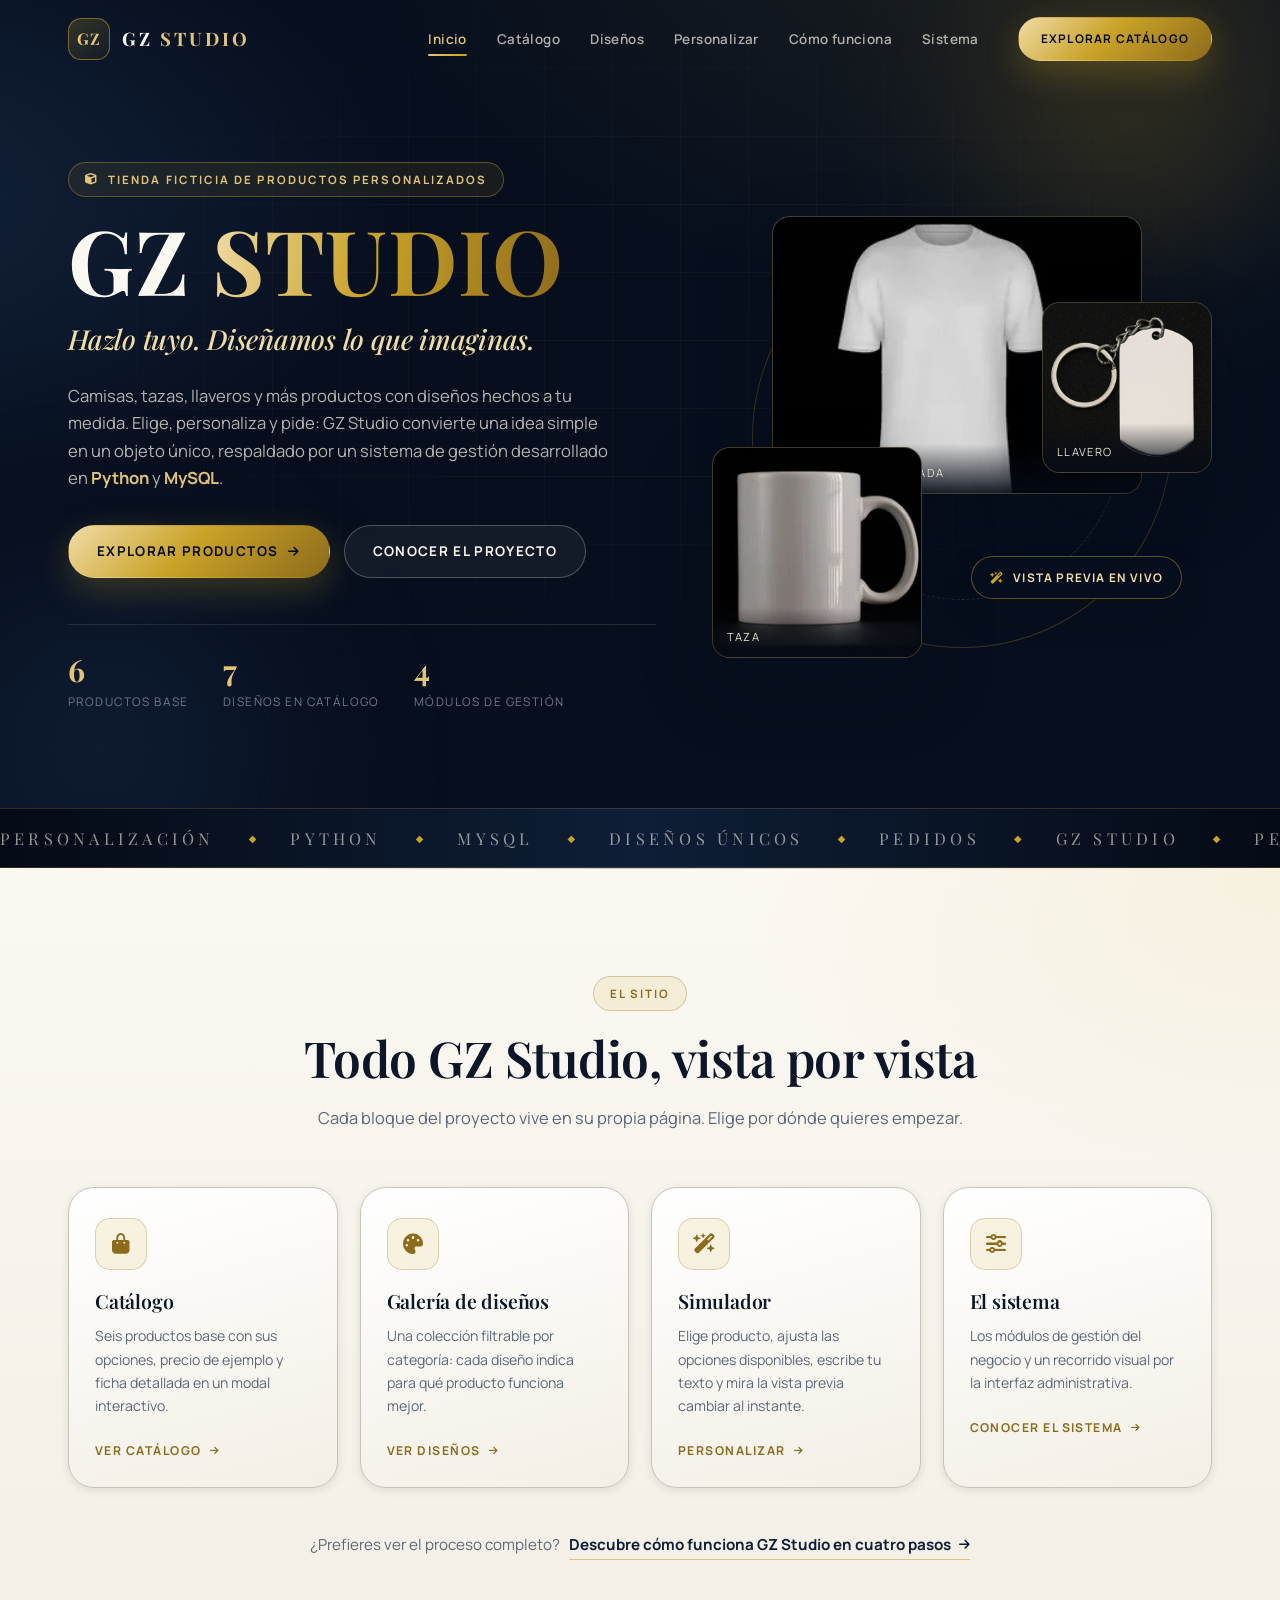
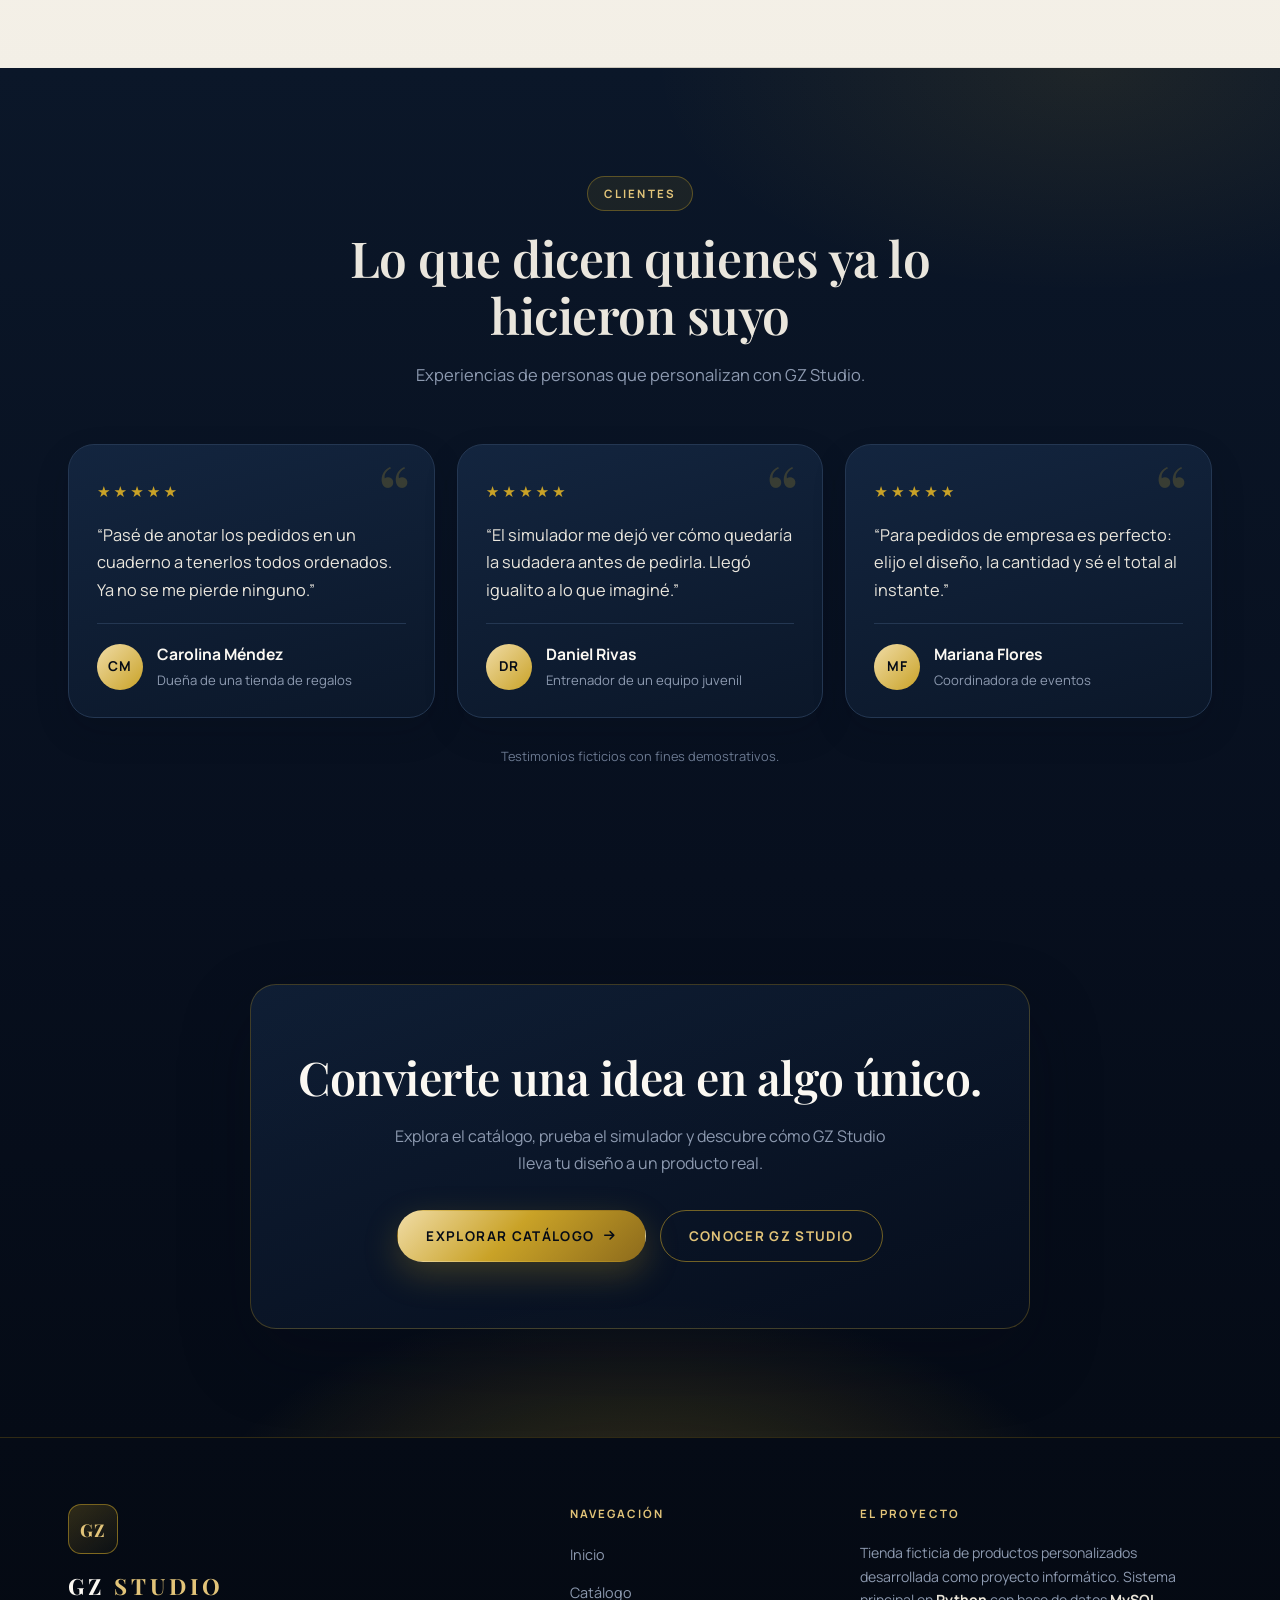
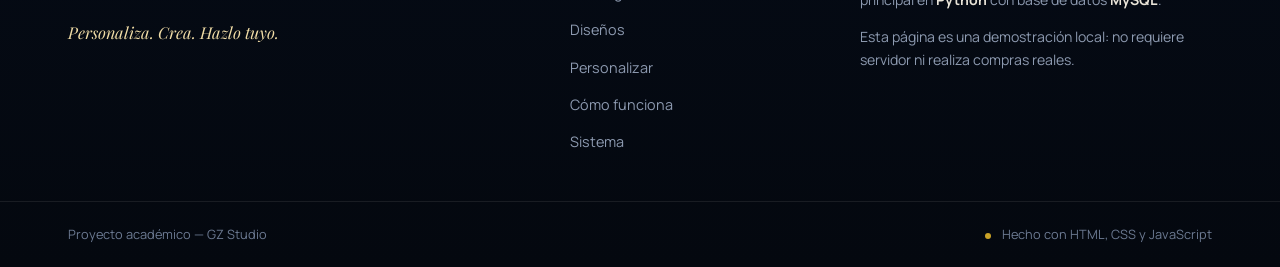
==== index.html @ 1cc9749f "Add files via upload" ====
<!DOCTYPE html>
<html lang="es">
<head>
  <meta charset="UTF-8">
  <meta name="viewport" content="width=device-width, initial-scale=1">
  <title>GZ Studio — Productos personalizados | Hazlo tuyo</title>
  <meta name="description" content="GZ Studio es una tienda de productos personalizados: camisas, tazas, llaveros y más. Proyecto de software desarrollado en Python y MySQL.">
  <meta name="theme-color" content="#070f1e">

  <!-- Tipografías: si Google Fonts no carga, style.css usa las alternativas locales (Georgia / system-ui). -->
  <link rel="preconnect" href="https://fonts.googleapis.com">
  <link rel="preconnect" href="https://fonts.gstatic.com" crossorigin>
  <link href="https://fonts.googleapis.com/css2?family=Playfair+Display:wght@500;600;700&family=Manrope:wght@300;400;500;600;700&display=swap" rel="stylesheet">

  <!-- Iconos decorativos (CDN). Si no carga, la página sigue siendo 100% funcional: ningún control depende de estos iconos. -->
  <link rel="stylesheet" href="https://cdnjs.cloudflare.com/ajax/libs/font-awesome/6.5.2/css/all.min.css" referrerpolicy="no-referrer">

  <link rel="stylesheet" href="style.css">

  <!-- Favicon en línea (no requiere archivo externo). -->
  <link rel="icon" href="data:image/svg+xml,%3Csvg xmlns='http://www.w3.org/2000/svg' viewBox='0 0 64 64'%3E%3Crect width='64' height='64' rx='14' fill='%230b1729'/%3E%3Ctext x='32' y='43' font-family='Georgia,serif' font-size='30' fill='%23c9a227' text-anchor='middle'%3EGZ%3C/text%3E%3C/svg%3E">
</head>

<body>
  <a class="skip-link" href="#contenido">Saltar al contenido principal</a>

  <!-- ============================================================
       HEADER / NAVEGACIÓN (idéntico en todas las páginas)
       ============================================================ -->
  <header class="site-header" id="siteHeader">
    <div class="container header-inner">
      <a href="index.html" class="brand" aria-label="GZ Studio, ir al inicio">
        <span class="brand-mark" aria-hidden="true">GZ</span>
        <span class="brand-text">GZ <em>Studio</em></span>
      </a>

      <nav class="nav" id="navPrincipal" aria-label="Navegación principal">
        <ul class="nav-list">
          <li><a class="nav-link" href="index.html">Inicio</a></li>
          <li><a class="nav-link" href="catalogo.html">Catálogo</a></li>
          <li><a class="nav-link" href="disenos.html">Diseños</a></li>
          <li><a class="nav-link" href="personalizar.html">Personalizar</a></li>
          <li><a class="nav-link" href="como-funciona.html">Cómo funciona</a></li>
          <li><a class="nav-link" href="sistema.html">Sistema</a></li>
        </ul>
        <a href="catalogo.html" class="btn btn-gold nav-cta">Explorar catálogo</a>
      </nav>

      <button class="burger" id="btnMenu" type="button" aria-label="Abrir menú de navegación" aria-expanded="false" aria-controls="navPrincipal">
        <span></span><span></span><span></span>
      </button>
    </div>
  </header>
  <div class="nav-backdrop" id="navBackdrop" hidden></div>

  <main id="contenido">

    <!-- ============================================================
         1. HERO
         ============================================================ -->
    <section class="hero section" aria-labelledby="heroTitle">
      <div class="hero-bg" aria-hidden="true">
        <span class="orb orb-1"></span>
        <span class="orb orb-2"></span>
        <span class="grid-lines"></span>
      </div>

      <div class="container hero-inner">
        <div class="hero-copy">
          <p class="eyebrow reveal"><i class="fa-solid fa-cube" aria-hidden="true"></i> Tienda ficticia de productos personalizados</p>

          <h1 class="hero-title reveal" id="heroTitle">
            <span class="hero-brand">GZ <em>Studio</em></span>
            <span class="hero-phrase">Hazlo tuyo. Diseñamos lo que imaginas.</span>
          </h1>

          <p class="hero-text reveal">
            Camisas, tazas, llaveros y más productos con diseños hechos a tu medida.
            Elige, personaliza y pide: GZ Studio convierte una idea simple en un objeto único,
            respaldado por un sistema de gestión desarrollado en <strong>Python</strong> y <strong>MySQL</strong>.
          </p>

          <div class="hero-actions reveal">
            <a href="catalogo.html" class="btn btn-gold">Explorar productos <i class="fa-solid fa-arrow-right" aria-hidden="true"></i></a>
            <a href="sistema.html" class="btn btn-ghost">Conocer el proyecto</a>
          </div>

          <ul class="hero-stats reveal">
            <li><strong>6</strong><span>productos base</span></li>
            <li><strong>7</strong><span>diseños en catálogo</span></li>
            <li><strong>4</strong><span>módulos de gestión</span></li>
          </ul>
        </div>

        <!-- IMÁGENES DEL HERO: reemplaza los .svg de assets/img/products/ por tus propias fotos. -->
        <div class="hero-visual reveal" aria-hidden="true">
          <span class="hero-ring hero-ring-1"></span>
          <span class="hero-ring hero-ring-2"></span>

          <figure class="float-card float-card-main">
            <img src="assets/img/products/camisa.jpg" alt="" loading="eager" data-img>
            <figcaption>Camisa personalizada</figcaption>
          </figure>
          <figure class="float-card float-card-b">
            <img src="assets/img/products/taza.jpeg" alt="" loading="lazy" data-img>
            <figcaption>Taza</figcaption>
          </figure>
          <figure class="float-card float-card-c">
            <img src="assets/img/products/llavero.jpg" alt="" loading="lazy" data-img>
            <figcaption>Llavero</figcaption>
          </figure>

          <div class="hero-chip"><i class="fa-solid fa-wand-magic-sparkles" aria-hidden="true"></i> Vista previa en vivo</div>
        </div>
      </div>
    </section>

    <!-- Cinta decorativa -->
    <div class="ticker" aria-hidden="true">
      <div class="ticker-track">
        <span>Personalización</span><i>◆</i><span>Python</span><i>◆</i><span>MySQL</span><i>◆</i>
        <span>Diseños únicos</span><i>◆</i><span>Pedidos</span><i>◆</i><span>GZ Studio</span><i>◆</i>
        <span>Personalización</span><i>◆</i><span>Python</span><i>◆</i><span>MySQL</span><i>◆</i>
        <span>Diseños únicos</span><i>◆</i><span>Pedidos</span><i>◆</i><span>GZ Studio</span><i>◆</i>
      </div>
    </div>

    <!-- ============================================================
         2. ACCESOS A LAS VISTAS DEL SITIO
         ============================================================ -->
    <section class="section section-light" aria-labelledby="accesosTitle">
      <div class="container">
        <header class="section-head reveal">
          <p class="eyebrow">El sitio</p>
          <h2 class="section-title" id="accesosTitle">Todo GZ Studio, vista por vista</h2>
          <p class="section-sub">Cada bloque del proyecto vive en su propia página. Elige por dónde quieres empezar.</p>
        </header>

        <div class="quick-grid">
          <a class="quick-card reveal" href="catalogo.html">
            <span class="quick-icon"><i class="fa-solid fa-bag-shopping" aria-hidden="true"></i></span>
            <h3>Catálogo</h3>
            <p>Seis productos base con sus opciones, precio de ejemplo y ficha detallada en un modal interactivo.</p>
            <span class="quick-go">Ver catálogo <i class="fa-solid fa-arrow-right" aria-hidden="true"></i></span>
          </a>

          <a class="quick-card reveal" href="disenos.html">
            <span class="quick-icon"><i class="fa-solid fa-palette" aria-hidden="true"></i></span>
            <h3>Galería de diseños</h3>
            <p>Una colección filtrable por categoría: cada diseño indica para qué producto funciona mejor.</p>
            <span class="quick-go">Ver diseños <i class="fa-solid fa-arrow-right" aria-hidden="true"></i></span>
          </a>

          <a class="quick-card reveal" href="personalizar.html">
            <span class="quick-icon"><i class="fa-solid fa-wand-magic-sparkles" aria-hidden="true"></i></span>
            <h3>Simulador</h3>
            <p>Elige producto, ajusta las opciones disponibles, escribe tu texto y mira la vista previa cambiar al instante.</p>
            <span class="quick-go">Personalizar <i class="fa-solid fa-arrow-right" aria-hidden="true"></i></span>
          </a>

          <a class="quick-card reveal" href="sistema.html">
            <span class="quick-icon"><i class="fa-solid fa-sliders" aria-hidden="true"></i></span>
            <h3>El sistema</h3>
            <p>Los módulos de gestión del negocio y un recorrido visual por la interfaz administrativa.</p>
            <span class="quick-go">Conocer el sistema <i class="fa-solid fa-arrow-right" aria-hidden="true"></i></span>
          </a>
        </div>

        <p class="quick-alt reveal">
          ¿Prefieres ver el proceso completo?
          <a href="como-funciona.html">Descubre cómo funciona GZ Studio en cuatro pasos <i class="fa-solid fa-arrow-right" aria-hidden="true"></i></a>
        </p>
      </div>
    </section>

    <!-- ============================================================
         2.5 TESTIMONIOS
         ============================================================ -->
    <section class="section testimonios" aria-labelledby="testiTitle">
      <div class="container">
        <header class="section-head reveal">
          <p class="eyebrow">Clientes</p>
          <h2 class="section-title" id="testiTitle">Lo que dicen quienes ya lo hicieron suyo</h2>
          <p class="section-sub">Experiencias de personas que personalizan con GZ Studio.</p>
        </header>

        <div class="testi-grid">
          <figure class="testi reveal">
            <div class="testi-stars" role="img" aria-label="5 de 5 estrellas">★★★★★</div>
            <blockquote class="testi-quote">“Pasé de anotar los pedidos en un cuaderno a tenerlos todos ordenados. Ya no se me pierde ninguno.”</blockquote>
            <figcaption class="testi-author">
              <span class="testi-avatar" aria-hidden="true">CM</span>
              <span><strong>Carolina Méndez</strong><small>Dueña de una tienda de regalos</small></span>
            </figcaption>
          </figure>
          <figure class="testi reveal">
            <div class="testi-stars" role="img" aria-label="5 de 5 estrellas">★★★★★</div>
            <blockquote class="testi-quote">“El simulador me dejó ver cómo quedaría la sudadera antes de pedirla. Llegó igualito a lo que imaginé.”</blockquote>
            <figcaption class="testi-author">
              <span class="testi-avatar" aria-hidden="true">DR</span>
              <span><strong>Daniel Rivas</strong><small>Entrenador de un equipo juvenil</small></span>
            </figcaption>
          </figure>
          <figure class="testi reveal">
            <div class="testi-stars" role="img" aria-label="5 de 5 estrellas">★★★★★</div>
            <blockquote class="testi-quote">“Para pedidos de empresa es perfecto: elijo el diseño, la cantidad y sé el total al instante.”</blockquote>
            <figcaption class="testi-author">
              <span class="testi-avatar" aria-hidden="true">MF</span>
              <span><strong>Mariana Flores</strong><small>Coordinadora de eventos</small></span>
            </figcaption>
          </figure>
        </div>
        <p class="testi-nota reveal">Testimonios ficticios con fines demostrativos.</p>
      </div>
    </section>

    <!-- ============================================================
         3. LLAMADA A LA ACCIÓN
         ============================================================ -->
    <section class="section cta" aria-labelledby="ctaTitle">
      <div class="container cta-inner reveal">
        <h2 class="cta-title" id="ctaTitle">Convierte una idea en algo único.</h2>
        <p class="cta-text">Explora el catálogo, prueba el simulador y descubre cómo GZ Studio lleva tu diseño a un producto real.</p>
        <div class="cta-actions">
          <a href="catalogo.html" class="btn btn-gold">Explorar catálogo <i class="fa-solid fa-arrow-right" aria-hidden="true"></i></a>
          <a href="sistema.html" class="btn btn-outline">Conocer GZ Studio</a>
        </div>
      </div>
    </section>
  </main>

  <!-- ============================================================
       FOOTER (idéntico en todas las páginas)
       ============================================================ -->
  <footer class="footer">
    <div class="container footer-inner">
      <div class="footer-brand">
        <span class="brand-mark" aria-hidden="true">GZ</span>
        <p class="footer-name">GZ <em>Studio</em></p>
        <p class="footer-tagline">Personaliza. Crea. Hazlo tuyo.</p>
      </div>

      <nav class="footer-nav" aria-label="Enlaces del pie de página">
        <p class="footer-col-title">Navegación</p>
        <ul>
          <li><a href="index.html">Inicio</a></li>
          <li><a href="catalogo.html">Catálogo</a></li>
          <li><a href="disenos.html">Diseños</a></li>
          <li><a href="personalizar.html">Personalizar</a></li>
          <li><a href="como-funciona.html">Cómo funciona</a></li>
          <li><a href="sistema.html">Sistema</a></li>
        </ul>
      </nav>

      <div class="footer-info">
        <p class="footer-col-title">El proyecto</p>
        <p class="footer-desc">
          Tienda ficticia de productos personalizados desarrollada como proyecto informático.
          Sistema principal en <strong>Python</strong> con base de datos <strong>MySQL</strong>.
        </p>
        <p class="footer-desc">Esta página es una demostración local: no requiere servidor ni realiza compras reales.</p>
      </div>
    </div>

    <div class="footer-bottom">
      <div class="container footer-bottom-inner">
        <p>Proyecto académico — GZ Studio</p>
        <p><span class="dot" aria-hidden="true"></span> Hecho con HTML, CSS y JavaScript</p>
      </div>
    </div>
  </footer>

  <button class="to-top" id="btnTop" type="button" aria-label="Volver al inicio" hidden>
    <i class="fa-solid fa-arrow-up" aria-hidden="true"></i>
  </button>

  <!-- Aviso emergente para acciones de demostración -->
  <div class="toast" id="toast" role="status" aria-live="polite" hidden></div>

  <script src="script.js"></script>
</body>
</html>
---- style.css ----
/* ==========================================================================
   GZ STUDIO — Hoja de estilos principal
   Proyecto académico: página promocional local (sin servidor).

   ÍNDICE
   01. Variables y tokens de diseño
   02. Reset y base
   03. Utilidades (contenedor, secciones, títulos, botones, chips)
   04. Header y navegación (incluye menú responsive)
   05. Hero
   06. Cinta decorativa (ticker)
   07. Catálogo de productos
   08. Galería de diseños
   09. Simulador de personalización
   10. Cómo funciona (pasos)
   11. Portada de página interna, accesos rápidos y enlaces de sección
   12. Funciones del sistema
   13. Presentación de la interfaz (laptop mockup)
   14. Llamada a la acción
   15. Footer
   16. Modales
   17. Toast y botón "volver arriba"
   18. Animaciones de aparición
   19. Responsive
   ========================================================================== */


/* ==========================================================================
   01. VARIABLES Y TOKENS DE DISEÑO
   ========================================================================== */
:root {
  /* Paleta: azul marino oscuro, marfil, dorado y gris mármol */
  --navy-950: #050b16;
  --navy-900: #070f1e;
  --navy-800: #0b1729;
  --navy-700: #0e1e36;
  --navy-600: #13253f;
  --navy-500: #1b3253;
  --navy-line: #243752;

  --ivory:      #fbf8f2;
  --ivory-2:    #f3efe6;
  --ivory-3:    #e9e4d8;

  --gold:       #c9a227;
  --gold-light: #e2c479;
  --gold-soft:  #f0dca6;
  --gold-dark:  #8d6b1c;

  --marble:      #e6e2d9;
  --marble-2:    #d5d0c6;
  --marble-line: #c9c4b8;

  --slate:  #8d9ab0;
  --slate-2: #6c7a92;
  --text-on-dark: #eae6dd;
  --text-on-light: #16233a;
  --muted-on-light: #5c6779;

  --ok:   #7fbf8e;
  --warn: #e0b474;
  --bad:  #d98b8b;

  /* Tipografía (con alternativas locales por si Google Fonts no carga) */
  --font-display: "Playfair Display", Georgia, "Times New Roman", serif;
  --font-body: "Manrope", "Segoe UI", system-ui, -apple-system, Arial, sans-serif;

  /* Radios, sombras y ritmo */
  --r-xs: 8px;
  --r-sm: 12px;
  --r-md: 18px;
  --r-lg: 26px;
  --r-pill: 999px;

  --shadow-sm: 0 2px 10px rgba(5, 11, 22, .10);
  --shadow-md: 0 14px 34px rgba(5, 11, 22, .16);
  --shadow-lg: 0 28px 70px rgba(5, 11, 22, .30);
  --shadow-gold: 0 12px 34px rgba(201, 162, 39, .26);

  --container: 1200px;
  --header-h: 78px;

  --ease: cubic-bezier(.22, .68, .28, 1);
  --t-fast: .18s var(--ease);
  --t: .32s var(--ease);
  --t-slow: .6s var(--ease);
}


/* ==========================================================================
   02. RESET Y BASE
   ========================================================================== */
*,
*::before,
*::after { box-sizing: border-box; }

* { margin: 0; }

html {
  scroll-behavior: smooth;
  /* Compensa el header fijo al saltar entre anclas */
  scroll-padding-top: calc(var(--header-h) + 18px);
  -webkit-text-size-adjust: 100%;
}

body {
  font-family: var(--font-body);
  font-size: 16px;
  line-height: 1.65;
  font-weight: 400;
  color: var(--text-on-dark);
  background-color: var(--navy-900);
  background-image:
    radial-gradient(1100px 620px at 82% -8%, rgba(201, 162, 39, .10), transparent 62%),
    radial-gradient(900px 520px at -10% 22%, rgba(27, 50, 83, .55), transparent 60%);
  background-attachment: fixed;
  overflow-x: hidden;
  -webkit-font-smoothing: antialiased;
}

body.no-scroll { overflow: hidden; }

img, svg, video { display: block; max-width: 100%; }
img { height: auto; }

button, input, select, textarea {
  font: inherit;
  color: inherit;
}

button { background: none; border: 0; cursor: pointer; }

a { color: inherit; text-decoration: none; }

ul, ol { list-style: none; padding: 0; }

h1, h2, h3, h4 {
  font-family: var(--font-display);
  font-weight: 600;
  line-height: 1.14;
  letter-spacing: -.01em;
}

:focus-visible {
  outline: 2px solid var(--gold-light);
  outline-offset: 3px;
  border-radius: 4px;
}

::selection {
  background: var(--gold);
  color: var(--navy-950);
}

.sr-only {
  position: absolute;
  width: 1px; height: 1px;
  padding: 0; margin: -1px;
  overflow: hidden;
  clip: rect(0 0 0 0);
  white-space: nowrap;
  border: 0;
}

.skip-link {
  position: fixed;
  top: 12px; left: 12px;
  z-index: 200;
  padding: 10px 18px;
  border-radius: var(--r-pill);
  background: var(--gold);
  color: var(--navy-950);
  font-weight: 700;
  font-size: .85rem;
  transform: translateY(-160%);
  transition: transform var(--t-fast);
}
.skip-link:focus { transform: translateY(0); }


/* ==========================================================================
   03. UTILIDADES
   ========================================================================== */
.container {
  width: 100%;
  max-width: var(--container);
  margin-inline: auto;
  padding-inline: 28px;
}

.section {
  position: relative;
  padding-block: 108px;
}

/* Secciones claras para diferenciar visualmente cada bloque */
.section-light {
  color: var(--text-on-light);
  background:
    radial-gradient(900px 500px at 100% 0%, rgba(201, 162, 39, .09), transparent 60%),
    linear-gradient(180deg, var(--ivory) 0%, var(--ivory-2) 100%);
}
.section-light::before,
.section-light::after {
  content: "";
  position: absolute;
  left: 0; right: 0;
  height: 1px;
  background: linear-gradient(90deg, transparent, var(--marble-line), transparent);
}
.section-light::before { top: 0; }
.section-light::after  { bottom: 0; }

.section-head {
  max-width: 720px;
  margin: 0 auto 56px;
  text-align: center;
}

.eyebrow {
  display: inline-flex;
  align-items: center;
  gap: 9px;
  margin-bottom: 18px;
  padding: 7px 16px;
  border-radius: var(--r-pill);
  border: 1px solid rgba(201, 162, 39, .38);
  background: rgba(201, 162, 39, .09);
  color: var(--gold-light);
  font-size: .72rem;
  font-weight: 700;
  letter-spacing: .18em;
  text-transform: uppercase;
}
.section-light .eyebrow {
  border-color: rgba(141, 107, 28, .30);
  background: rgba(201, 162, 39, .12);
  color: var(--gold-dark);
}

.section-title {
  font-size: clamp(2rem, 4.4vw, 3.1rem);
}
.section-light .section-title { color: var(--navy-800); }

.section-sub {
  margin-top: 18px;
  font-size: 1.03rem;
  color: var(--slate);
}
.section-light .section-sub { color: var(--muted-on-light); }

/* --- Botones --- */
.btn {
  display: inline-flex;
  align-items: center;
  justify-content: center;
  gap: 10px;
  padding: 14px 28px;
  border-radius: var(--r-pill);
  border: 1px solid transparent;
  font-family: var(--font-body);
  font-size: .84rem;
  font-weight: 700;
  letter-spacing: .1em;
  text-transform: uppercase;
  white-space: nowrap;
  cursor: pointer;
  transition: transform var(--t-fast), box-shadow var(--t), background-color var(--t),
              border-color var(--t), color var(--t);
}
.btn i { font-size: .9em; transition: transform var(--t); }
.btn:hover i.fa-arrow-right { transform: translateX(4px); }
.btn:active { transform: translateY(1px) scale(.99); }

.btn-gold {
  background-image: linear-gradient(135deg, var(--gold-soft) 0%, var(--gold) 46%, var(--gold-dark) 100%);
  color: var(--navy-950);
  box-shadow: var(--shadow-gold);
}
.btn-gold:hover {
  transform: translateY(-2px);
  box-shadow: 0 18px 42px rgba(201, 162, 39, .38);
}

.btn-ghost {
  border-color: rgba(234, 230, 221, .28);
  background: rgba(251, 248, 242, .05);
  color: var(--ivory);
  backdrop-filter: blur(6px);
}
.btn-ghost:hover {
  border-color: var(--gold);
  color: var(--gold-light);
  background: rgba(201, 162, 39, .10);
  transform: translateY(-2px);
}
.btn-ghost.btn-dark {
  border-color: rgba(22, 35, 58, .22);
  background: transparent;
  color: var(--navy-700);
}
.btn-ghost.btn-dark:hover {
  border-color: var(--gold-dark);
  color: var(--gold-dark);
  background: rgba(201, 162, 39, .10);
}

.btn-outline {
  border-color: rgba(201, 162, 39, .55);
  color: var(--gold-light);
  background: transparent;
}
.btn-outline:hover {
  background: rgba(201, 162, 39, .14);
  border-color: var(--gold);
  transform: translateY(-2px);
}

.btn-block { width: 100%; }

/* --- Chips de filtro --- */
.filters {
  display: flex;
  flex-wrap: wrap;
  justify-content: center;
  gap: 10px;
  margin-bottom: 44px;
}

.chip {
  padding: 10px 22px;
  border-radius: var(--r-pill);
  border: 1px solid rgba(141, 107, 28, .26);
  background: rgba(255, 255, 255, .55);
  color: var(--muted-on-light);
  font-size: .8rem;
  font-weight: 600;
  letter-spacing: .06em;
  transition: all var(--t-fast);
}
.chip:hover {
  border-color: var(--gold);
  color: var(--gold-dark);
  transform: translateY(-1px);
}
.chip.is-active {
  background: linear-gradient(135deg, var(--navy-700), var(--navy-900));
  border-color: var(--gold);
  color: var(--gold-soft);
  box-shadow: var(--shadow-sm);
}

/* Sección oscura: chips en variante clara sobre fondo navy */
.section:not(.section-light) .chip {
  border-color: rgba(234, 230, 221, .18);
  background: rgba(251, 248, 242, .05);
  color: var(--slate);
}
.section:not(.section-light) .chip:hover {
  border-color: var(--gold);
  color: var(--gold-light);
}
.section:not(.section-light) .chip.is-active {
  background: linear-gradient(135deg, var(--gold-soft), var(--gold));
  border-color: var(--gold-light);
  color: var(--navy-950);
}

.empty-state {
  padding: 44px 20px;
  text-align: center;
  color: var(--slate);
  border: 1px dashed rgba(201, 162, 39, .35);
  border-radius: var(--r-md);
}

.hint {
  margin-top: 12px;
  font-size: .78rem;
  color: var(--slate-2);
}
.section-light .hint { color: var(--muted-on-light); }

/* Rejillas */
.grid { display: grid; gap: 26px; }
.grid-products { grid-template-columns: repeat(3, 1fr); }
.grid-designs  { grid-template-columns: repeat(4, 1fr); gap: 20px; }
.grid-features { grid-template-columns: repeat(4, 1fr); gap: 22px; }


/* ==========================================================================
   04. HEADER Y NAVEGACIÓN
   ========================================================================== */
.site-header {
  position: fixed;
  inset: 0 0 auto 0;
  z-index: 100;
  height: var(--header-h);
  display: flex;
  align-items: center;
  transition: background-color var(--t), box-shadow var(--t), height var(--t);
}
.site-header::after {
  content: "";
  position: absolute;
  inset: auto 0 0 0;
  height: 1px;
  background: linear-gradient(90deg, transparent, rgba(201, 162, 39, .35), transparent);
  opacity: 0;
  transition: opacity var(--t);
}
.site-header.is-scrolled {
  height: 66px;
  background: rgba(7, 15, 30, .88);
  backdrop-filter: blur(14px) saturate(140%);
  box-shadow: 0 10px 34px rgba(5, 11, 22, .38);
}
.site-header.is-scrolled::after { opacity: 1; }

.header-inner {
  display: flex;
  align-items: center;
  justify-content: space-between;
  gap: 24px;
}

.brand {
  display: inline-flex;
  align-items: center;
  gap: 12px;
  flex-shrink: 0;
}
.brand-mark {
  display: grid;
  place-items: center;
  width: 42px; height: 42px;
  border-radius: 13px;
  border: 1px solid rgba(201, 162, 39, .55);
  background: linear-gradient(145deg, rgba(201, 162, 39, .22), rgba(201, 162, 39, .04));
  font-family: var(--font-display);
  font-size: 1rem;
  font-weight: 700;
  letter-spacing: .04em;
  color: var(--gold-light);
  transition: transform var(--t), box-shadow var(--t);
}
.brand:hover .brand-mark {
  transform: rotate(-6deg) scale(1.05);
  box-shadow: var(--shadow-gold);
}
.brand-text {
  font-family: var(--font-display);
  font-size: 1.16rem;
  font-weight: 700;
  letter-spacing: .16em;
  color: var(--ivory);
  text-transform: uppercase;
}
.brand-text em {
  font-style: normal;
  color: var(--gold-light);
}

.nav {
  display: flex;
  align-items: center;
  gap: 26px;
}
.nav-list {
  display: flex;
  align-items: center;
  gap: 4px;
}
.nav-link {
  position: relative;
  display: block;
  padding: 9px 13px;
  font-size: .84rem;
  font-weight: 600;
  letter-spacing: .03em;
  color: rgba(234, 230, 221, .74);
  transition: color var(--t-fast);
}
.nav-link::after {
  content: "";
  position: absolute;
  left: 13px; right: 13px; bottom: 3px;
  height: 2px;
  border-radius: 2px;
  background: linear-gradient(90deg, var(--gold-light), var(--gold));
  transform: scaleX(0);
  transform-origin: left;
  transition: transform var(--t);
}
.nav-link:hover { color: var(--ivory); }
.nav-link:hover::after,
.nav-link.is-active::after { transform: scaleX(1); }
.nav-link.is-active { color: var(--gold-light); }

.nav-cta { padding: 11px 22px; font-size: .74rem; }

/* Botón hamburguesa (dibujado con CSS, no depende de iconos externos) */
.burger {
  display: none;
  flex-direction: column;
  justify-content: center;
  gap: 5px;
  width: 46px; height: 46px;
  padding: 12px;
  border-radius: 13px;
  border: 1px solid rgba(234, 230, 221, .18);
  background: rgba(251, 248, 242, .05);
}
.burger span {
  display: block;
  height: 2px;
  width: 100%;
  border-radius: 2px;
  background: var(--ivory);
  transition: transform var(--t), opacity var(--t-fast), width var(--t);
}
.burger[aria-expanded="true"] span:nth-child(1) { transform: translateY(7px) rotate(45deg); }
.burger[aria-expanded="true"] span:nth-child(2) { opacity: 0; }
.burger[aria-expanded="true"] span:nth-child(3) { transform: translateY(-7px) rotate(-45deg); }

.nav-backdrop {
  position: fixed;
  inset: 0;
  z-index: 90;
  background: rgba(5, 11, 22, .62);
  backdrop-filter: blur(3px);
  animation: fadeIn .28s var(--ease);
}


/* ==========================================================================
   05. HERO
   ========================================================================== */
.hero {
  padding-top: calc(var(--header-h) + 84px);
  padding-bottom: 96px;
  overflow: hidden;
}
.hero-bg { position: absolute; inset: 0; pointer-events: none; }
.orb {
  position: absolute;
  border-radius: 50%;
  filter: blur(70px);
  opacity: .55;
}
.orb-1 {
  width: 460px; height: 460px;
  top: -120px; right: -80px;
  background: radial-gradient(circle, rgba(201, 162, 39, .40), transparent 68%);
}
.orb-2 {
  width: 520px; height: 520px;
  bottom: -200px; left: -160px;
  background: radial-gradient(circle, rgba(27, 50, 83, .85), transparent 70%);
}
.grid-lines {
  position: absolute;
  inset: 0;
  background-image:
    linear-gradient(rgba(234, 230, 221, .035) 1px, transparent 1px),
    linear-gradient(90deg, rgba(234, 230, 221, .035) 1px, transparent 1px);
  background-size: 68px 68px;
  mask-image: radial-gradient(70% 60% at 50% 40%, #000 30%, transparent 78%);
  -webkit-mask-image: radial-gradient(70% 60% at 50% 40%, #000 30%, transparent 78%);
}

.hero-inner {
  position: relative;
  display: grid;
  grid-template-columns: 1.08fr .92fr;
  align-items: center;
  gap: 56px;
}

.hero-title { margin-bottom: 24px; }
.hero-brand {
  display: block;
  font-family: var(--font-display);
  font-size: clamp(3.1rem, 8vw, 5.6rem);
  font-weight: 700;
  line-height: .98;
  letter-spacing: .01em;
  color: var(--ivory);
  text-transform: uppercase;
}
.hero-brand em {
  font-style: normal;
  background: linear-gradient(100deg, var(--gold-soft), var(--gold) 45%, var(--gold-dark));
  -webkit-background-clip: text;
  background-clip: text;
  color: transparent;
}
.hero-phrase {
  display: block;
  margin-top: 18px;
  font-family: var(--font-display);
  font-size: clamp(1.24rem, 2.5vw, 1.72rem);
  font-style: italic;
  font-weight: 500;
  line-height: 1.34;
  color: var(--gold-soft);
}

.hero-text {
  max-width: 540px;
  font-size: 1.04rem;
  color: rgba(234, 230, 221, .76);
}
.hero-text strong { color: var(--gold-light); font-weight: 700; }

.hero-actions {
  display: flex;
  flex-wrap: wrap;
  gap: 14px;
  margin-top: 34px;
}

.hero-stats {
  display: flex;
  flex-wrap: wrap;
  gap: 34px;
  margin-top: 46px;
  padding-top: 30px;
  border-top: 1px solid rgba(234, 230, 221, .12);
}
.hero-stats li { display: flex; flex-direction: column; }
.hero-stats strong {
  font-family: var(--font-display);
  font-size: 1.9rem;
  line-height: 1;
  color: var(--gold-light);
}
.hero-stats span {
  margin-top: 7px;
  font-size: .74rem;
  letter-spacing: .12em;
  text-transform: uppercase;
  color: var(--slate-2);
}

/* Composición visual del hero */
.hero-visual {
  position: relative;
  height: 480px;
}
.hero-ring {
  position: absolute;
  border-radius: 50%;
  border: 1px solid rgba(201, 162, 39, .26);
}
.hero-ring-1 { inset: 6% 8%; }
.hero-ring-2 {
  inset: 16% 18%;
  border-style: dashed;
  border-color: rgba(234, 230, 221, .14);
  animation: spin 48s linear infinite;
}

.float-card {
  position: absolute;
  overflow: hidden;
  border-radius: var(--r-md);
  border: 1px solid rgba(201, 162, 39, .28);
  background: linear-gradient(150deg, rgba(19, 37, 63, .92), rgba(7, 15, 30, .92));
  box-shadow: var(--shadow-lg);
  transition: transform var(--t), box-shadow var(--t), border-color var(--t);
}
.float-card img { width: 100%; height: 100%; object-fit: cover; }
.float-card figcaption {
  position: absolute;
  left: 0; right: 0; bottom: 0;
  padding: 20px 14px 10px;
  background: linear-gradient(transparent, rgba(5, 11, 22, .9));
  font-size: .7rem;
  letter-spacing: .12em;
  text-transform: uppercase;
  color: var(--ivory-3);
}
.float-card:hover {
  transform: translateY(-8px) scale(1.02);
  border-color: var(--gold);
  box-shadow: 0 30px 70px rgba(201, 162, 39, .22);
}

.float-card-main {
  top: 4%; left: 12%;
  width: 74%; aspect-ratio: 4 / 3;
  animation: floatY 7s ease-in-out infinite;
}
.float-card-b {
  bottom: 4%; left: 0;
  width: 42%; aspect-ratio: 1 / 1;
  animation: floatY 8.5s ease-in-out infinite .6s;
}
.float-card-c {
  top: 22%; right: 0;
  width: 34%; aspect-ratio: 1 / 1;
  animation: floatY 9.5s ease-in-out infinite 1.2s;
}

.hero-chip {
  position: absolute;
  bottom: 16%; right: 6%;
  display: inline-flex;
  align-items: center;
  gap: 9px;
  padding: 11px 18px;
  border-radius: var(--r-pill);
  border: 1px solid rgba(201, 162, 39, .45);
  background: rgba(7, 15, 30, .82);
  backdrop-filter: blur(8px);
  font-size: .74rem;
  font-weight: 700;
  letter-spacing: .1em;
  text-transform: uppercase;
  color: var(--gold-soft);
  box-shadow: var(--shadow-md);
  animation: floatY 6s ease-in-out infinite .3s;
}
.hero-chip i { color: var(--gold); }


/* ==========================================================================
   06. TICKER
   ========================================================================== */
.ticker {
  overflow: hidden;
  padding-block: 16px;
  border-block: 1px solid rgba(201, 162, 39, .22);
  background: linear-gradient(90deg, var(--navy-950), var(--navy-700), var(--navy-950));
}
.ticker-track {
  display: flex;
  align-items: center;
  gap: 34px;
  width: max-content;
  animation: marquee 34s linear infinite;
}
.ticker span {
  font-family: var(--font-display);
  font-size: 1.02rem;
  letter-spacing: .26em;
  text-transform: uppercase;
  color: rgba(234, 230, 221, .62);
  white-space: nowrap;
}
.ticker i {
  font-style: normal;
  font-size: .62rem;
  color: var(--gold);
}


/* ==========================================================================
   07. CATÁLOGO DE PRODUCTOS
   ========================================================================== */
.product-card {
  position: relative;
  display: flex;
  flex-direction: column;
  overflow: hidden;
  border-radius: var(--r-md);
  border: 1px solid var(--marble-line);
  background: #fff;
  box-shadow: var(--shadow-sm);
  transition: transform var(--t), box-shadow var(--t), border-color var(--t);
  animation: cardIn .42s var(--ease) both;
}
.product-card:hover {
  transform: translateY(-8px);
  border-color: rgba(201, 162, 39, .65);
  box-shadow: var(--shadow-md);
}

/* El área de imagen es un botón: se anulan los estilos por defecto. */
.product-media {
  position: relative;
  display: block;
  width: 100%;
  padding: 0;
  aspect-ratio: 4 / 3;
  overflow: hidden;
  border: 0;
  cursor: pointer;
  text-align: left;
  background: linear-gradient(150deg, var(--navy-600), var(--navy-900));
}
.product-media img {
  width: 100%; height: 100%;
  object-fit: cover;
  transition: transform .7s var(--ease);
}
.product-card:hover .product-media img { transform: scale(1.07); }

.product-badge {
  position: absolute;
  top: 14px; left: 14px;
  padding: 6px 13px;
  border-radius: var(--r-pill);
  background: rgba(7, 15, 30, .78);
  backdrop-filter: blur(6px);
  border: 1px solid rgba(201, 162, 39, .45);
  font-size: .66rem;
  font-weight: 700;
  letter-spacing: .14em;
  text-transform: uppercase;
  color: var(--gold-soft);
}
.product-fav {
  position: absolute;
  top: 12px; right: 12px;
  display: grid;
  place-items: center;
  width: 36px; height: 36px;
  border-radius: 50%;
  background: rgba(251, 248, 242, .92);
  color: var(--navy-700);
  font-size: .8rem;
  box-shadow: var(--shadow-sm);
  transition: transform var(--t-fast), color var(--t-fast), background-color var(--t-fast);
}
.product-fav:hover { transform: scale(1.12); }
.product-fav.is-on { background: var(--gold); color: #fff; }

.product-body {
  display: flex;
  flex-direction: column;
  flex: 1;
  gap: 8px;
  padding: 22px 22px 24px;
}
.product-cat {
  font-size: .68rem;
  font-weight: 700;
  letter-spacing: .16em;
  text-transform: uppercase;
  color: var(--gold-dark);
}
.product-name {
  font-size: 1.28rem;
  color: var(--navy-800);
}
.product-desc {
  font-size: .88rem;
  color: var(--muted-on-light);
  display: -webkit-box;
  -webkit-line-clamp: 2;
  -webkit-box-orient: vertical;
  overflow: hidden;
}
.product-foot {
  display: flex;
  align-items: center;
  justify-content: space-between;
  gap: 12px;
  margin-top: auto;
  padding-top: 18px;
  border-top: 1px solid var(--marble);
}
.product-price {
  font-family: var(--font-display);
  font-size: 1.42rem;
  font-weight: 700;
  color: var(--navy-800);
}
.product-price small {
  display: block;
  font-family: var(--font-body);
  font-size: .66rem;
  font-weight: 600;
  letter-spacing: .1em;
  text-transform: uppercase;
  color: var(--slate-2);
}
.product-link {
  display: inline-flex;
  align-items: center;
  gap: 8px;
  padding: 10px 18px;
  border-radius: var(--r-pill);
  border: 1px solid var(--navy-700);
  font-size: .74rem;
  font-weight: 700;
  letter-spacing: .08em;
  text-transform: uppercase;
  color: var(--navy-700);
  transition: all var(--t-fast);
}
.product-link i { transition: transform var(--t-fast); }
.product-link:hover {
  background: var(--navy-800);
  border-color: var(--navy-800);
  color: var(--gold-soft);
}
.product-link:hover i { transform: translateX(3px); }


/* ==========================================================================
   08. GALERÍA DE DISEÑOS
   ========================================================================== */
.design-card {
  position: relative;
  width: 100%;
  aspect-ratio: 4 / 3;
  overflow: hidden;
  border-radius: var(--r-md);
  border: 1px solid rgba(234, 230, 221, .12);
  background: var(--navy-700);
  cursor: pointer;
  animation: cardIn .42s var(--ease) both;
  transition: transform var(--t), border-color var(--t), box-shadow var(--t);
}
.design-card:hover {
  transform: translateY(-6px);
  border-color: rgba(201, 162, 39, .6);
  box-shadow: var(--shadow-md);
}
.design-card img {
  width: 100%; height: 100%;
  object-fit: cover;
  transition: transform .7s var(--ease), filter var(--t);
}
.design-card:hover img { transform: scale(1.08); }

.design-overlay {
  position: absolute;
  inset: 0;
  display: flex;
  flex-direction: column;
  justify-content: flex-end;
  gap: 4px;
  padding: 20px;
  background: linear-gradient(180deg, rgba(5, 11, 22, 0) 34%, rgba(5, 11, 22, .88) 100%);
  opacity: 0;
  transform: translateY(10px);
  transition: opacity var(--t), transform var(--t);
  text-align: left;
}
.design-card:hover .design-overlay,
.design-card:focus-visible .design-overlay { opacity: 1; transform: translateY(0); }

.design-overlay strong {
  font-family: var(--font-display);
  font-size: 1.1rem;
  color: var(--ivory);
}
.design-overlay span {
  font-size: .68rem;
  font-weight: 700;
  letter-spacing: .14em;
  text-transform: uppercase;
  color: var(--gold-light);
}
.design-overlay em {
  margin-top: 6px;
  font-size: .78rem;
  font-style: normal;
  color: rgba(234, 230, 221, .7);
}


/* ==========================================================================
   09. SIMULADOR DE PERSONALIZACIÓN
   ========================================================================== */
.sim {
  display: grid;
  grid-template-columns: 1fr 1fr;
  gap: 34px;
  align-items: start;
}

.sim-controls,
.sim-preview {
  padding: 30px;
  border-radius: var(--r-lg);
}
.sim-controls {
  border: 1px solid var(--marble-line);
  background: #fff;
  box-shadow: var(--shadow-sm);
}
.sim-preview {
  position: sticky;
  top: calc(var(--header-h) + 20px);
  border: 1px solid rgba(201, 162, 39, .25);
  background: linear-gradient(160deg, var(--navy-700), var(--navy-900));
  box-shadow: var(--shadow-md);
  color: var(--text-on-dark);
}

.sim-block {
  border: 0;
  padding: 0;
  margin: 0 0 28px;
  min-width: 0;
}
.sim-label {
  display: flex;
  align-items: center;
  gap: 12px;
  margin-bottom: 14px;
  padding: 0;
  font-size: .78rem;
  font-weight: 700;
  letter-spacing: .14em;
  text-transform: uppercase;
  color: var(--navy-800);
}
.sim-step {
  display: grid;
  place-items: center;
  width: 30px; height: 30px;
  flex-shrink: 0;
  border-radius: 9px;
  background: linear-gradient(135deg, var(--navy-700), var(--navy-900));
  font-family: var(--font-display);
  font-size: .8rem;
  letter-spacing: 0;
  color: var(--gold-soft);
}

.sim-products {
  display: grid;
  grid-template-columns: repeat(3, 1fr);
  gap: 12px;
}
.sim-product {
  display: flex;
  flex-direction: column;
  align-items: center;
  gap: 8px;
  padding: 16px 10px;
  border-radius: var(--r-sm);
  border: 1px solid var(--marble-line);
  background: var(--ivory);
  color: var(--muted-on-light);
  font-size: .82rem;
  font-weight: 700;
  transition: all var(--t-fast);
}
.sim-product svg { width: 40px; height: 40px; }
.sim-product:hover {
  border-color: var(--gold);
  transform: translateY(-2px);
}
.sim-product.is-active {
  border-color: var(--gold);
  background: linear-gradient(150deg, rgba(201, 162, 39, .16), rgba(201, 162, 39, .05));
  color: var(--navy-800);
  box-shadow: 0 8px 20px rgba(201, 162, 39, .18);
}

.opt-group { margin-bottom: 20px; }
.opt-group:last-child { margin-bottom: 0; }
.opt-group-label {
  display: block;
  margin-bottom: 10px;
  font-size: .78rem;
  font-weight: 700;
  letter-spacing: .06em;
  color: var(--navy-800);
}
.opt-choices { display: flex; flex-wrap: wrap; gap: 9px; }

.opt {
  padding: 9px 16px;
  border-radius: var(--r-pill);
  border: 1px solid var(--marble-line);
  background: var(--ivory);
  font-size: .8rem;
  font-weight: 600;
  color: var(--muted-on-light);
  transition: all var(--t-fast);
}
.opt:hover { border-color: var(--gold); color: var(--navy-800); transform: translateY(-1px); }
.opt.is-active {
  border-color: var(--navy-800);
  background: var(--navy-800);
  color: var(--gold-soft);
}

/* Muestras de color */
.opt-colors { display: flex; flex-wrap: wrap; gap: 12px; }
.opt-color {
  position: relative;
  width: 42px; height: 42px;
  border-radius: 50%;
  border: 2px solid rgba(22, 35, 58, .16);
  box-shadow: inset 0 0 0 2px #fff;
  transition: transform var(--t-fast), box-shadow var(--t-fast);
}
.opt-color:hover { transform: scale(1.1); }
.opt-color.is-active {
  border-color: var(--gold);
  box-shadow: inset 0 0 0 2px #fff, 0 0 0 4px rgba(201, 162, 39, .28);
  transform: scale(1.08);
}

/* Campos de texto */
.field { position: relative; }
.input {
  width: 100%;
  padding: 14px 16px;
  padding-right: 78px;
  border-radius: var(--r-sm);
  border: 1px solid var(--marble-line);
  background: var(--ivory);
  color: var(--text-on-light);
  font-size: .95rem;
  transition: border-color var(--t-fast), box-shadow var(--t-fast), background-color var(--t-fast);
}
.input::placeholder { color: #9aa3b2; }
.input:focus {
  outline: none;
  border-color: var(--gold);
  background: #fff;
  box-shadow: 0 0 0 4px rgba(201, 162, 39, .16);
}
.input.has-error {
  border-color: var(--bad);
  box-shadow: 0 0 0 4px rgba(217, 139, 139, .18);
}
.counter {
  position: absolute;
  right: 14px; top: 50%;
  transform: translateY(-50%);
  font-size: .72rem;
  font-weight: 600;
  color: var(--slate-2);
  pointer-events: none;
}
.field-error {
  margin-top: 9px;
  font-size: .8rem;
  font-weight: 600;
  color: #c0564f;
}
.field-error::before { content: "⚠ "; }

.sim-actions {
  display: flex;
  flex-wrap: wrap;
  gap: 12px;
  padding-top: 26px;
  border-top: 1px solid var(--marble);
}

/* Vista previa */
.preview-stage {
  position: relative;
  padding: 22px;
  border-radius: var(--r-md);
  border: 1px solid rgba(201, 162, 39, .22);
  background:
    radial-gradient(70% 70% at 50% 30%, rgba(201, 162, 39, .12), transparent 70%),
    linear-gradient(160deg, var(--marble), var(--marble-2));
}
.preview-tag {
  position: absolute;
  top: 14px; left: 16px;
  font-size: .64rem;
  font-weight: 700;
  letter-spacing: .18em;
  text-transform: uppercase;
  color: var(--gold-dark);
}
.preview-canvas {
  display: grid;
  place-items: center;
  min-height: 320px;
}
.preview-canvas svg {
  width: 100%;
  max-width: 380px;
  height: auto;
}
.preview-canvas.is-updating { animation: pulse .38s var(--ease); }

.summary {
  margin-top: 24px;
  border-radius: var(--r-md);
  border: 1px solid rgba(234, 230, 221, .12);
  background: rgba(5, 11, 22, .34);
  overflow: hidden;
}
.summary > div {
  display: flex;
  align-items: baseline;
  justify-content: space-between;
  gap: 18px;
  padding: 13px 18px;
  border-bottom: 1px solid rgba(234, 230, 221, .08);
}
.summary > div:last-child { border-bottom: 0; }
.summary dt {
  font-size: .72rem;
  font-weight: 700;
  letter-spacing: .12em;
  text-transform: uppercase;
  color: var(--slate-2);
  flex-shrink: 0;
}
.summary dd {
  margin: 0;
  text-align: right;
  font-size: .92rem;
  color: var(--ivory-3);
  overflow-wrap: anywhere;
}
.summary-total {
  background: rgba(201, 162, 39, .10);
}
.summary-total dd {
  font-family: var(--font-display);
  font-size: 1.5rem;
  font-weight: 700;
  color: var(--gold-light);
}
.sim-preview .hint { color: var(--slate-2); }


/* ==========================================================================
   10. CÓMO FUNCIONA (PASOS)
   ========================================================================== */
.pasos {
  display: grid;
  grid-template-columns: repeat(4, 1fr);
  gap: 20px;
  counter-reset: paso;
}
.paso {
  position: relative;
  border-radius: var(--r-md);
  border: 1px solid rgba(234, 230, 221, .12);
  background: rgba(251, 248, 242, .035);
  transition: border-color var(--t), background-color var(--t), transform var(--t), box-shadow var(--t);
}
.paso::after {
  content: "";
  position: absolute;
  top: 42px; right: -20px;
  width: 20px; height: 1px;
  background: linear-gradient(90deg, rgba(201, 162, 39, .5), transparent);
}
.paso:last-child::after { display: none; }
.paso:hover {
  border-color: rgba(201, 162, 39, .45);
  transform: translateY(-4px);
}
.paso.is-active {
  border-color: var(--gold);
  background: linear-gradient(160deg, rgba(201, 162, 39, .13), rgba(251, 248, 242, .03));
  box-shadow: 0 18px 44px rgba(5, 11, 22, .4);
}

.paso-btn {
  display: flex;
  flex-direction: column;
  gap: 16px;
  width: 100%;
  padding: 26px 24px 28px;
  text-align: left;
}
.paso-num {
  display: grid;
  place-items: center;
  width: 52px; height: 52px;
  border-radius: 15px;
  border: 1px solid rgba(201, 162, 39, .4);
  background: rgba(7, 15, 30, .6);
  font-family: var(--font-display);
  font-size: 1.16rem;
  font-weight: 700;
  color: var(--gold-light);
  transition: all var(--t);
}
.paso.is-active .paso-num {
  background: linear-gradient(135deg, var(--gold-soft), var(--gold));
  border-color: var(--gold-light);
  color: var(--navy-950);
  box-shadow: var(--shadow-gold);
}
.paso-body { display: flex; flex-direction: column; gap: 9px; }
.paso-title {
  font-family: var(--font-display);
  font-size: 1.2rem;
  color: var(--ivory);
}
.paso-short { font-size: .88rem; color: var(--slate); }
.paso-extra {
  display: block;
  max-height: 0;
  overflow: hidden;
  font-size: .86rem;
  line-height: 1.6;
  color: rgba(234, 230, 221, .82);
  opacity: 0;
  transition: max-height .45s var(--ease), opacity .35s var(--ease), margin-top .35s var(--ease);
}
.paso.is-active .paso-extra {
  max-height: 320px;
  opacity: 1;
  margin-top: 4px;
  padding-top: 14px;
  border-top: 1px dashed rgba(201, 162, 39, .3);
}


/* ==========================================================================
   11. PORTADA DE PÁGINA INTERNA, ACCESOS RÁPIDOS Y ENLACES DE SECCIÓN
   ========================================================================== */

/* Encabezado compacto que abre cada vista del sitio */
.page-hero {
  position: relative;
  padding-top: calc(var(--header-h) + 78px);
  padding-bottom: 52px;
  text-align: center;
  overflow: hidden;
}
.page-hero::after {
  content: "";
  position: absolute;
  left: 0; right: 0; bottom: 0;
  height: 1px;
  background: linear-gradient(90deg, transparent, rgba(201, 162, 39, .34), transparent);
}
.page-hero .container { position: relative; }

.crumbs {
  display: flex;
  justify-content: center;
  align-items: center;
  gap: 9px;
  margin-bottom: 22px;
  font-size: .76rem;
  font-weight: 600;
  letter-spacing: .12em;
  text-transform: uppercase;
  color: var(--slate-2);
}
.crumbs a { color: var(--slate); transition: color var(--t-fast); }
.crumbs a:hover { color: var(--gold-light); }
.crumbs span[aria-hidden="true"] { color: rgba(201, 162, 39, .55); }

.page-hero-title {
  font-size: clamp(2.1rem, 5.4vw, 3.6rem);
  color: var(--ivory);
}
.page-hero-title em {
  font-style: normal;
  background: linear-gradient(100deg, var(--gold-soft), var(--gold) 48%, var(--gold-dark));
  -webkit-background-clip: text;
  background-clip: text;
  -webkit-text-fill-color: transparent;
  color: transparent;
}

.page-hero-text {
  max-width: 680px;
  margin: 20px auto 0;
  font-size: 1.02rem;
  color: var(--slate);
}

/* Las secciones que van justo después de la portada necesitan menos aire */
.section-tight { padding-top: 72px; }

/* --- Accesos rápidos de la portada --- */
.quick-grid {
  display: grid;
  grid-template-columns: repeat(4, 1fr);
  gap: 22px;
}
.quick-card {
  display: flex;
  flex-direction: column;
  gap: 4px;
  padding: 30px 26px 26px;
  border-radius: var(--r-lg);
  border: 1px solid var(--marble-line);
  background: linear-gradient(165deg, #fff, var(--ivory-2));
  box-shadow: var(--shadow-sm);
  transition: transform var(--t), border-color var(--t), box-shadow var(--t);
}
.quick-card:hover {
  transform: translateY(-6px);
  border-color: rgba(201, 162, 39, .6);
  box-shadow: var(--shadow-md);
}
.quick-icon {
  display: grid;
  place-items: center;
  width: 52px; height: 52px;
  margin-bottom: 16px;
  border-radius: 15px;
  border: 1px solid rgba(141, 107, 28, .26);
  background: rgba(201, 162, 39, .12);
  font-size: 1.25rem;
  color: var(--gold-dark);
  transition: all var(--t);
}
.quick-card:hover .quick-icon {
  background: linear-gradient(135deg, var(--gold-soft), var(--gold));
  border-color: var(--gold);
  color: var(--navy-950);
}
.quick-card h3 {
  font-size: 1.22rem;
  color: var(--navy-800);
}
.quick-card p {
  margin-top: 8px;
  font-size: .88rem;
  color: var(--muted-on-light);
}
.quick-go {
  display: inline-flex;
  align-items: center;
  gap: 8px;
  margin-top: 20px;
  font-size: .76rem;
  font-weight: 700;
  letter-spacing: .12em;
  text-transform: uppercase;
  color: var(--gold-dark);
}
.quick-go i { font-size: .8em; transition: transform var(--t); }
.quick-card:hover .quick-go i { transform: translateX(4px); }

.quick-alt {
  margin-top: 44px;
  text-align: center;
  font-size: .95rem;
  color: var(--muted-on-light);
}
.quick-alt a {
  display: inline-flex;
  align-items: center;
  gap: 8px;
  margin-left: 6px;
  font-weight: 700;
  color: var(--navy-700);
  border-bottom: 1px solid rgba(201, 162, 39, .55);
  padding-bottom: 2px;
  transition: color var(--t-fast), border-color var(--t-fast);
}
.quick-alt a:hover { color: var(--gold-dark); border-color: var(--gold-dark); }
.quick-alt a i { font-size: .8em; }

/* --- Enlace que cierra una sección --- */
.section-next {
  display: flex;
  flex-wrap: wrap;
  align-items: center;
  justify-content: center;
  gap: 16px;
  margin-top: 54px;
  font-size: .98rem;
  color: var(--slate);
}
.section-light .section-next { color: var(--muted-on-light); }

/* --- Enlace secundario del simulador --- */
.sim-actions-alt {
  margin-top: 16px;
  text-align: center;
}
.sim-actions-alt .btn {
  width: 100%;
  padding: 12px 20px;
  font-size: .76rem;
}


/* ==========================================================================
   12. FUNCIONES DEL SISTEMA
   ========================================================================== */
.feature {
  border-radius: var(--r-md);
  border: 1px solid var(--marble-line);
  background: #fff;
  box-shadow: var(--shadow-sm);
  transition: transform var(--t), box-shadow var(--t), border-color var(--t);
}
.feature:hover {
  transform: translateY(-6px);
  border-color: rgba(201, 162, 39, .6);
  box-shadow: var(--shadow-md);
}
.feature-btn {
  display: flex;
  flex-direction: column;
  align-items: flex-start;
  gap: 12px;
  width: 100%;
  padding: 28px 24px;
  text-align: left;
}
.feature-icon {
  display: grid;
  place-items: center;
  width: 52px; height: 52px;
  border-radius: 15px;
  background: linear-gradient(140deg, var(--navy-700), var(--navy-900));
  font-size: 1.24rem;
  color: var(--gold-light);
  transition: transform var(--t), box-shadow var(--t);
}
.feature:hover .feature-icon {
  transform: rotate(-6deg) scale(1.06);
  box-shadow: var(--shadow-gold);
}
.feature h3 {
  font-size: 1.2rem;
  color: var(--navy-800);
}
.feature p {
  font-size: .88rem;
  color: var(--muted-on-light);
}
.feature-more {
  display: block;
  max-height: 0;
  overflow: hidden;
  font-size: .86rem;
  line-height: 1.62;
  color: var(--navy-700);
  opacity: 0;
  transition: max-height .45s var(--ease), opacity .3s var(--ease), padding-top .3s var(--ease);
}
.feature-btn[aria-expanded="true"] .feature-more {
  max-height: 380px;
  opacity: 1;
  padding-top: 14px;
  border-top: 1px dashed var(--marble-line);
}
.feature-toggle {
  display: inline-flex;
  align-items: center;
  gap: 8px;
  margin-top: auto;
  padding-top: 8px;
  font-size: .74rem;
  font-weight: 700;
  letter-spacing: .1em;
  text-transform: uppercase;
  color: var(--gold-dark);
}
.feature-toggle i { font-size: .72rem; transition: transform var(--t); }
.feature-btn[aria-expanded="true"] .feature-toggle i { transform: rotate(135deg); }


/* ==========================================================================
   13. PRESENTACIÓN DE LA INTERFAZ
   ========================================================================== */
.system {
  display: grid;
  grid-template-columns: 1.35fr .65fr;
  gap: 44px;
  align-items: center;
}

.laptop { position: relative; }
.laptop-screen {
  position: relative;
  padding: 14px 14px 0;
  border-radius: 18px 18px 6px 6px;
  border: 1px solid rgba(234, 230, 221, .18);
  border-bottom: 0;
  background: linear-gradient(160deg, #22303f, #0d1522);
  box-shadow: var(--shadow-lg);
}
.laptop-dots {
  display: flex;
  gap: 7px;
  padding: 4px 6px 12px;
}
.laptop-dots i {
  width: 10px; height: 10px;
  border-radius: 50%;
  background: rgba(234, 230, 221, .22);
}
.laptop-dots i:first-child { background: rgba(217, 139, 139, .7); }
.laptop-dots i:nth-child(2) { background: rgba(224, 180, 116, .7); }
.laptop-dots i:nth-child(3) { background: rgba(127, 191, 142, .7); }

.laptop-screen img {
  width: 100%;
  aspect-ratio: 16 / 10;
  object-fit: cover;
  border-radius: 8px 8px 0 0;
  background: var(--navy-800);
  transition: opacity .3s var(--ease), transform .5s var(--ease);
}
.laptop-screen img.is-loading { opacity: .25; }

.laptop-base {
  height: 16px;
  border-radius: 0 0 16px 16px;
  background: linear-gradient(180deg, #2a3949, #131c28);
  box-shadow: var(--shadow-md);
}
.laptop-base::before {
  content: "";
  display: block;
  width: 118%;
  height: 100%;
  margin-left: -9%;
  border-radius: 0 0 18px 18px;
  background: linear-gradient(180deg, #2a3949, #0f1620);
}
.laptop-base span {
  display: block;
  width: 120px; height: 5px;
  margin: 0 auto;
  border-radius: 0 0 8px 8px;
  background: rgba(5, 11, 22, .55);
}

.system-panel {
  padding: 30px 28px;
  border-radius: var(--r-lg);
  border: 1px solid rgba(201, 162, 39, .22);
  background: rgba(5, 11, 22, .4);
}
.system-tabs {
  display: flex;
  flex-wrap: wrap;
  gap: 9px;
  margin-bottom: 22px;
}
.sys-tab {
  padding: 10px 18px;
  border-radius: var(--r-pill);
  border: 1px solid rgba(234, 230, 221, .16);
  background: rgba(251, 248, 242, .04);
  font-size: .78rem;
  font-weight: 700;
  letter-spacing: .06em;
  color: var(--slate);
  transition: all var(--t-fast);
}
.sys-tab:hover {
  border-color: var(--gold);
  color: var(--gold-light);
  transform: translateY(-1px);
}
.sys-tab.is-active {
  background: linear-gradient(135deg, var(--gold-soft), var(--gold));
  border-color: var(--gold-light);
  color: var(--navy-950);
  box-shadow: var(--shadow-gold);
}
.system-desc {
  font-size: .95rem;
  color: rgba(234, 230, 221, .82);
  animation: fadeIn .4s var(--ease);
}
.system-panel .hint { color: var(--slate-2); }


/* ==========================================================================
   14. LLAMADA A LA ACCIÓN
   ========================================================================== */
.cta {
  overflow: hidden;
  background:
    radial-gradient(680px 380px at 50% 120%, rgba(201, 162, 39, .28), transparent 66%),
    linear-gradient(180deg, var(--navy-900), var(--navy-950));
}
.cta-inner {
  max-width: 780px;
  padding: 66px 40px;
  border-radius: var(--r-lg);
  border: 1px solid rgba(201, 162, 39, .28);
  background: linear-gradient(160deg, rgba(19, 37, 63, .7), rgba(7, 15, 30, .7));
  box-shadow: var(--shadow-lg);
  text-align: center;
}
.cta-title {
  font-size: clamp(1.9rem, 4.2vw, 2.9rem);
  color: var(--ivory);
}
.cta-text {
  max-width: 520px;
  margin: 20px auto 34px;
  color: var(--slate);
}
.cta-actions {
  display: flex;
  flex-wrap: wrap;
  justify-content: center;
  gap: 14px;
}


/* ==========================================================================
   15. FOOTER
   ========================================================================== */
.footer {
  border-top: 1px solid rgba(201, 162, 39, .22);
  background: linear-gradient(180deg, var(--navy-950), #04080f);
}
.footer-inner {
  display: grid;
  grid-template-columns: 1.3fr .7fr 1fr;
  gap: 44px;
  padding-block: 66px 46px;
}
.footer-brand { display: flex; flex-direction: column; gap: 14px; }
.footer-brand .brand-mark { width: 50px; height: 50px; font-size: 1.1rem; }
.footer-name {
  font-family: var(--font-display);
  font-size: 1.4rem;
  font-weight: 700;
  letter-spacing: .18em;
  text-transform: uppercase;
  color: var(--ivory);
}
.footer-name em { font-style: normal; color: var(--gold-light); }
.footer-tagline {
  font-family: var(--font-display);
  font-style: italic;
  font-size: 1.02rem;
  color: var(--gold-soft);
}

.footer-col-title {
  margin-bottom: 18px;
  font-size: .72rem;
  font-weight: 700;
  letter-spacing: .18em;
  text-transform: uppercase;
  color: var(--gold-light);
}
.footer-nav ul { display: flex; flex-direction: column; gap: 11px; }
.footer-nav a {
  display: inline-block;
  font-size: .9rem;
  color: var(--slate);
  transition: color var(--t-fast), transform var(--t-fast);
}
.footer-nav a:hover { color: var(--gold-light); transform: translateX(4px); }

.footer-desc {
  margin-bottom: 14px;
  font-size: .88rem;
  color: var(--slate);
}
.footer-desc strong { color: var(--ivory-3); }

.footer-bottom {
  border-top: 1px solid rgba(234, 230, 221, .09);
  padding-block: 22px;
}
.footer-bottom-inner {
  display: flex;
  flex-wrap: wrap;
  align-items: center;
  justify-content: space-between;
  gap: 12px;
  font-size: .8rem;
  color: var(--slate-2);
}
.dot {
  display: inline-block;
  width: 6px; height: 6px;
  margin-right: 8px;
  border-radius: 50%;
  background: var(--gold);
}


/* ==========================================================================
   16. MODALES
   ========================================================================== */
.modal {
  position: fixed;
  inset: 0;
  z-index: 150;
  display: grid;
  place-items: center;
  padding: 24px;
}
.modal[hidden] { display: none; }

.modal-backdrop {
  position: absolute;
  inset: 0;
  background: rgba(4, 8, 15, .78);
  backdrop-filter: blur(7px);
  animation: fadeIn .28s var(--ease);
  cursor: pointer;
}

.modal-dialog {
  position: relative;
  width: min(920px, 100%);
  max-height: min(86vh, 760px);
  overflow-y: auto;
  border-radius: var(--r-lg);
  border: 1px solid rgba(201, 162, 39, .28);
  background: linear-gradient(165deg, var(--navy-700), var(--navy-900));
  box-shadow: var(--shadow-lg);
  animation: modalIn .38s var(--ease);
  scrollbar-width: thin;
  scrollbar-color: var(--gold-dark) transparent;
}
.modal-dialog::-webkit-scrollbar { width: 9px; }
.modal-dialog::-webkit-scrollbar-thumb {
  background: rgba(201, 162, 39, .45);
  border-radius: 9px;
}
.modal-dialog-sm { width: min(620px, 100%); }

.modal-close {
  position: sticky;
  top: 14px;
  float: right;
  margin-right: 14px;
  z-index: 3;
  width: 40px; height: 40px;
  border-radius: 50%;
  border: 1px solid rgba(234, 230, 221, .2);
  background: rgba(5, 11, 22, .7);
  color: var(--ivory);
  font-size: 1.5rem;
  line-height: 1;
  transition: all var(--t-fast);
}
.modal-close:hover {
  background: var(--gold);
  border-color: var(--gold-light);
  color: var(--navy-950);
  transform: rotate(90deg);
}

/* Modal de producto: dos columnas */
.m-product {
  display: grid;
  grid-template-columns: .95fr 1.05fr;
  gap: 0;
}
.m-media {
  position: relative;
  background: linear-gradient(155deg, var(--navy-600), var(--navy-950));
}
.m-media img {
  width: 100%; height: 100%;
  min-height: 260px;
  object-fit: cover;
}
.m-media-badge {
  position: absolute;
  left: 20px; bottom: 20px;
  padding: 7px 15px;
  border-radius: var(--r-pill);
  border: 1px solid rgba(201, 162, 39, .5);
  background: rgba(5, 11, 22, .74);
  font-size: .66rem;
  font-weight: 700;
  letter-spacing: .14em;
  text-transform: uppercase;
  color: var(--gold-soft);
}
.m-content { padding: 40px 34px 34px; }
.m-title {
  font-size: clamp(1.6rem, 3vw, 2.1rem);
  color: var(--ivory);
}
.m-price {
  margin-top: 10px;
  font-family: var(--font-display);
  font-size: 1.9rem;
  font-weight: 700;
  color: var(--gold-light);
}
.m-desc {
  margin-top: 16px;
  font-size: .94rem;
  color: var(--slate);
}
.m-meta {
  display: flex;
  flex-wrap: wrap;
  gap: 8px;
  margin-top: 20px;
}
.m-meta li {
  padding: 6px 14px;
  border-radius: var(--r-pill);
  border: 1px solid rgba(234, 230, 221, .14);
  background: rgba(251, 248, 242, .05);
  font-size: .74rem;
  font-weight: 600;
  color: var(--ivory-3);
}
.m-options { margin-top: 26px; }
.m-opt-title {
  margin-bottom: 12px;
  font-size: .72rem;
  font-weight: 700;
  letter-spacing: .14em;
  text-transform: uppercase;
  color: var(--gold-light);
}
.m-opt-list {
  display: flex;
  flex-wrap: wrap;
  gap: 9px;
}
.m-opt {
  padding: 8px 16px;
  border-radius: var(--r-xs);
  border: 1px solid rgba(234, 230, 221, .16);
  font-size: .82rem;
  color: var(--ivory-3);
  transition: all var(--t-fast);
}
.m-opt:hover { border-color: var(--gold); color: var(--gold-light); }
.m-opt.is-active {
  border-color: var(--gold);
  background: rgba(201, 162, 39, .18);
  color: var(--gold-soft);
}
.m-actions {
  display: flex;
  flex-wrap: wrap;
  gap: 12px;
  margin-top: 30px;
  padding-top: 24px;
  border-top: 1px solid rgba(234, 230, 221, .1);
}

/* Modal de diseño */
.m-design-media {
  border-radius: var(--r-md);
  overflow: hidden;
  border: 1px solid rgba(201, 162, 39, .22);
  background: var(--marble);
}
.m-design-media img { width: 100%; object-fit: cover; }
.m-design-content { padding: 26px 30px 30px; }
.m-design-content .m-title { font-size: 1.7rem; }
.m-rows { margin-top: 20px; }
.m-rows > div {
  display: flex;
  gap: 14px;
  padding: 11px 0;
  border-bottom: 1px solid rgba(234, 230, 221, .09);
  font-size: .9rem;
}
.m-rows > div:last-child { border-bottom: 0; }
.m-rows dt {
  flex: 0 0 130px;
  font-size: .7rem;
  font-weight: 700;
  letter-spacing: .12em;
  text-transform: uppercase;
  color: var(--slate-2);
  padding-top: 2px;
}
.m-rows dd { margin: 0; color: var(--ivory-3); }

.m-opt-group { margin-bottom: 18px; }
.m-opt-group:last-child { margin-bottom: 0; }

.m-selection {
  margin-top: 20px;
  font-size: .86rem;
  font-weight: 600;
  color: var(--gold-soft);
}
.m-selection:empty { display: none; }

.m-design { display: block; }

/* Sobreprecio mostrado dentro de las opciones del simulador */
.opt span,
.sim-product span { display: inline-block; }
.opt span {
  margin-left: 2px;
  font-size: .72rem;
  font-weight: 700;
  opacity: .7;
}


/* ==========================================================================
   17. TOAST Y BOTÓN "VOLVER ARRIBA"
   ========================================================================== */
.toast {
  position: fixed;
  left: 50%;
  bottom: 34px;
  z-index: 180;
  display: flex;
  align-items: center;
  gap: 12px;
  max-width: min(460px, calc(100vw - 40px));
  padding: 15px 24px;
  border-radius: var(--r-pill);
  border: 1px solid rgba(201, 162, 39, .5);
  background: rgba(7, 15, 30, .96);
  box-shadow: var(--shadow-lg);
  color: var(--ivory);
  font-size: .88rem;
  transform: translate(-50%, 22px);
  opacity: 0;
  transition: opacity var(--t), transform var(--t);
  pointer-events: none;
}
.toast[hidden] { display: none; }
.toast.is-visible { opacity: 1; transform: translate(-50%, 0); }
.toast i { color: var(--gold-light); }

.to-top {
  position: fixed;
  right: 26px; bottom: 26px;
  z-index: 120;
  display: grid;
  place-items: center;
  width: 48px; height: 48px;
  border-radius: 50%;
  border: 1px solid rgba(201, 162, 39, .5);
  background: rgba(7, 15, 30, .9);
  color: var(--gold-light);
  box-shadow: var(--shadow-md);
  animation: fadeIn .3s var(--ease);
  transition: transform var(--t-fast), background-color var(--t-fast), color var(--t-fast);
}
.to-top:hover {
  transform: translateY(-4px);
  background: var(--gold);
  color: var(--navy-950);
}
.to-top[hidden] { display: none; }


/* ==========================================================================
   18. ANIMACIONES DE APARICIÓN
   ========================================================================== */
.reveal {
  opacity: 0;
  transform: translateY(26px);
  transition: opacity .7s var(--ease), transform .7s var(--ease);
}
.reveal.is-visible { opacity: 1; transform: none; }

@keyframes fadeIn {
  from { opacity: 0; }
  to   { opacity: 1; }
}
@keyframes cardIn {
  from { opacity: 0; transform: translateY(18px) scale(.97); }
  to   { opacity: 1; transform: none; }
}
@keyframes modalIn {
  from { opacity: 0; transform: translateY(26px) scale(.97); }
  to   { opacity: 1; transform: none; }
}
@keyframes floatY {
  0%, 100% { transform: translateY(0); }
  50%      { transform: translateY(-14px); }
}
@keyframes spin {
  to { transform: rotate(360deg); }
}
@keyframes marquee {
  from { transform: translateX(0); }
  to   { transform: translateX(-50%); }
}
@keyframes pulse {
  0%   { opacity: .45; transform: scale(.985); }
  100% { opacity: 1; transform: scale(1); }
}

/* Accesibilidad: respeta la preferencia de movimiento reducido */
@media (prefers-reduced-motion: reduce) {
  html { scroll-behavior: auto; }
  *,
  *::before,
  *::after {
    animation-duration: .001ms !important;
    animation-iteration-count: 1 !important;
    transition-duration: .001ms !important;
  }
  .reveal { opacity: 1; transform: none; }
}


/* ==========================================================================
   19. RESPONSIVE
   ========================================================================== */

/* Laptops pequeñas */
@media (max-width: 1180px) {
  .grid-products { grid-template-columns: repeat(2, 1fr); }
  .grid-designs  { grid-template-columns: repeat(3, 1fr); }
  .grid-features { grid-template-columns: repeat(2, 1fr); }
  .quick-grid    { grid-template-columns: repeat(2, 1fr); }
  .pasos         { grid-template-columns: repeat(2, 1fr); }
  .paso::after   { display: none; }
  .nav-link      { padding: 9px 9px; font-size: .8rem; }
}

/* Tablets */
@media (max-width: 980px) {
  :root { --header-h: 70px; }
  .section { padding-block: 84px; }
  .container { padding-inline: 22px; }

  .burger { display: flex; }

  /* Menú lateral deslizante */
  .nav {
    position: fixed;
    top: 0; right: 0;
    z-index: 95;
    flex-direction: column;
    align-items: stretch;
    gap: 8px;
    width: min(340px, 86vw);
    height: 100dvh;
    padding: calc(var(--header-h) + 26px) 26px 32px;
    border-left: 1px solid rgba(201, 162, 39, .25);
    background: linear-gradient(180deg, var(--navy-800), var(--navy-950));
    box-shadow: var(--shadow-lg);
    overflow-y: auto;
    transform: translateX(102%);
    visibility: hidden;
    transition: transform .38s var(--ease), visibility 0s linear .38s;
  }
  .nav.is-open {
    transform: translateX(0);
    visibility: visible;
    transition: transform .38s var(--ease);
  }
  .nav-list { flex-direction: column; align-items: stretch; gap: 2px; }
  .nav-link {
    padding: 14px 12px;
    font-size: 1rem;
    border-bottom: 1px solid rgba(234, 230, 221, .07);
  }
  .nav-link::after { left: 12px; right: auto; width: 22px; bottom: 8px; }
  .nav-cta { margin-top: 20px; justify-content: center; }

  .hero { padding-top: calc(var(--header-h) + 56px); }
  .hero-inner { grid-template-columns: 1fr; gap: 48px; }
  .hero-copy { text-align: center; }
  .hero-text { margin-inline: auto; }
  .hero-actions, .hero-stats { justify-content: center; }
  .hero-visual { height: 400px; max-width: 560px; margin-inline: auto; width: 100%; }

  .sim { grid-template-columns: 1fr; }
  .sim-preview { position: static; }

  .page-hero { padding-top: calc(var(--header-h) + 56px); padding-bottom: 42px; }
  .page-hero-text { font-size: .97rem; }
  .section-tight { padding-top: 60px; }

  .system { grid-template-columns: 1fr; gap: 32px; }

  .m-product { grid-template-columns: 1fr; }
  .m-media { min-height: 240px; max-height: 300px; }
  .m-content { padding: 30px 26px 28px; }

  .footer-inner { grid-template-columns: 1fr 1fr; gap: 34px; }
  .footer-info { grid-column: 1 / -1; }
}

/* Teléfonos */
@media (max-width: 620px) {
  .section { padding-block: 68px; }
  .section-head { margin-bottom: 40px; }

  .grid-products,
  .grid-designs,
  .grid-features,
  .quick-grid,
  .pasos,
  .sim-products { grid-template-columns: 1fr; }

  .section-next { flex-direction: column; gap: 12px; margin-top: 40px; }

  .grid-designs { grid-template-columns: repeat(2, 1fr); gap: 14px; }
  .sim-products { grid-template-columns: repeat(3, 1fr); }
  .sim-product { padding: 12px 6px; font-size: .74rem; }
  .sim-product svg { width: 30px; height: 30px; }

  .sim-controls, .sim-preview { padding: 22px 18px; }
  .hero-visual { height: 330px; }
  .hero-stats { gap: 22px; justify-content: space-between; }
  .hero-stats strong { font-size: 1.5rem; }

  .btn { width: 100%; padding: 14px 20px; }
  .hero-actions .btn,
  .cta-actions .btn,
  .m-actions .btn { flex: 1 1 auto; }

  .cta-inner { padding: 44px 22px; }
  .footer-inner { grid-template-columns: 1fr; padding-block: 50px 34px; }
  /* Deja espacio para que el botón flotante no tape la última línea */
  .footer-bottom { padding-bottom: 74px; }
  .footer-bottom-inner {
    flex-direction: column;
    align-items: center;
    gap: 6px;
    justify-content: center;
    text-align: center;
  }

  .modal { padding: 12px; }
  .modal-dialog { max-height: 92vh; border-radius: var(--r-md); }
  .m-content { padding: 26px 20px 24px; }
  .m-design-content { padding: 22px 20px 26px; }
  .m-rows > div { flex-direction: column; gap: 3px; }
  .m-rows dt { flex: none; }

  .to-top { right: 16px; bottom: 16px; width: 44px; height: 44px; }
  .toast { left: 16px; right: 16px; bottom: 74px; max-width: none; transform: translateY(22px); border-radius: var(--r-md); }
  .toast.is-visible { transform: translateY(0); }
}


/* ========================================================================
   TESTIMONIOS (index.html)
   ======================================================================== */
.testimonios {
  background:
    radial-gradient(620px 320px at 85% 0%, rgba(201, 162, 39, .10), transparent 70%),
    linear-gradient(180deg, var(--navy-800), var(--navy-900));
}
.testi-grid {
  display: grid;
  grid-template-columns: repeat(3, 1fr);
  gap: 22px;
}
.testi {
  position: relative;
  display: flex;
  flex-direction: column;
  gap: 18px;
  margin: 0;
  padding: 34px 28px 26px;
  border-radius: var(--r-lg);
  border: 1px solid var(--navy-line);
  background: linear-gradient(165deg, var(--navy-600), var(--navy-800));
  box-shadow: var(--shadow-md);
  transition: transform var(--t), border-color var(--t);
}
.testi::before {
  content: "“";
  position: absolute;
  top: 6px; right: 22px;
  font-family: 'Playfair Display', Georgia, serif;
  font-size: 5.2rem;
  line-height: 1;
  color: rgba(201, 162, 39, .22);
  pointer-events: none;
}
.testi:hover {
  transform: translateY(-6px);
  border-color: rgba(201, 162, 39, .55);
}
.testi-stars { color: var(--gold); letter-spacing: 3px; font-size: .95rem; }
.testi-quote {
  margin: 0;
  flex: 1;
  color: var(--text-on-dark);
  font-size: 1.02rem;
  line-height: 1.7;
}
.testi-author {
  display: flex;
  align-items: center;
  gap: 14px;
  padding-top: 18px;
  border-top: 1px solid var(--navy-line);
}
.testi-avatar {
  display: grid;
  place-items: center;
  flex: none;
  width: 46px; height: 46px;
  border-radius: 50%;
  background: linear-gradient(135deg, var(--gold-soft), var(--gold));
  color: var(--navy-950);
  font-size: .85rem;
  font-weight: 700;
  letter-spacing: .04em;
}
.testi-author strong { display: block; color: var(--ivory); font-size: .98rem; }
.testi-author small { display: block; margin-top: 2px; color: var(--slate); font-size: .82rem; }
.testi-nota {
  margin-top: 28px;
  text-align: center;
  color: var(--slate-2);
  font-size: .8rem;
}
@media (max-width: 980px) {
  .testi-grid { grid-template-columns: 1fr; max-width: 560px; margin-inline: auto; }
}
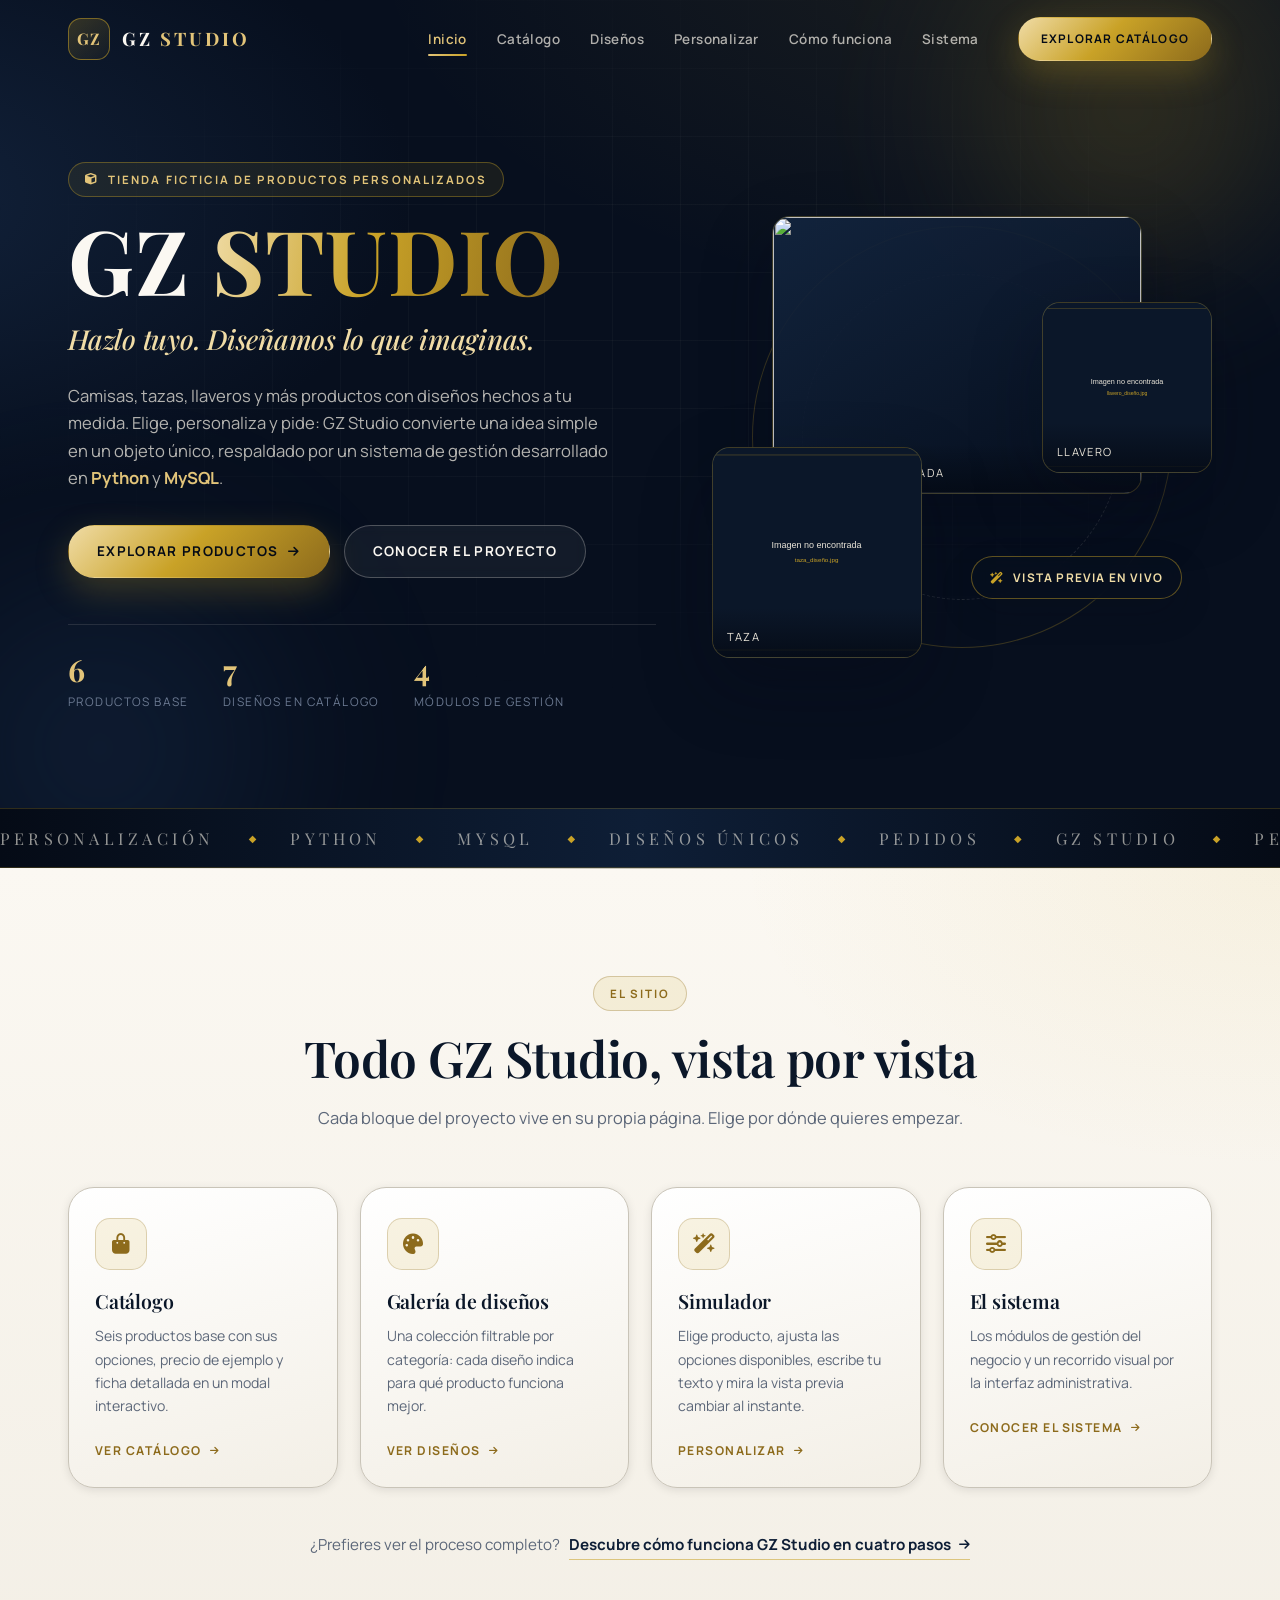
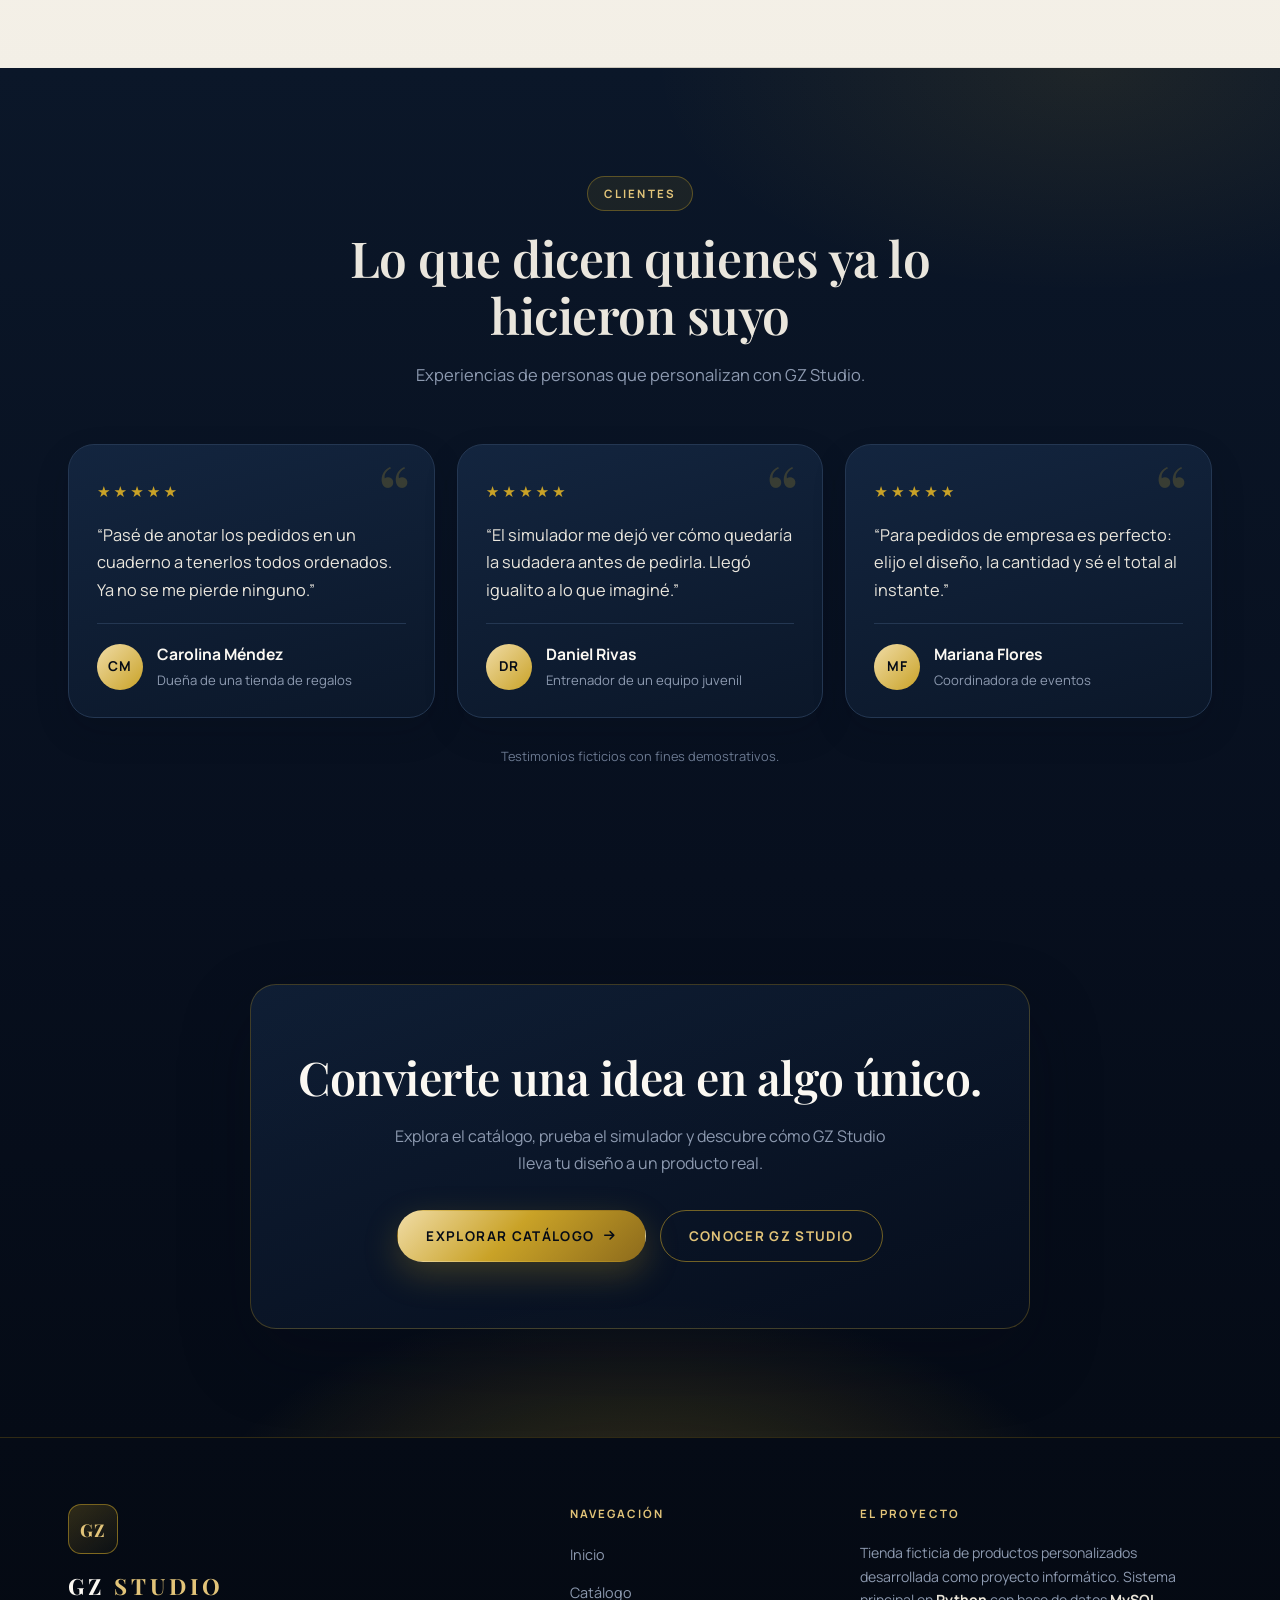
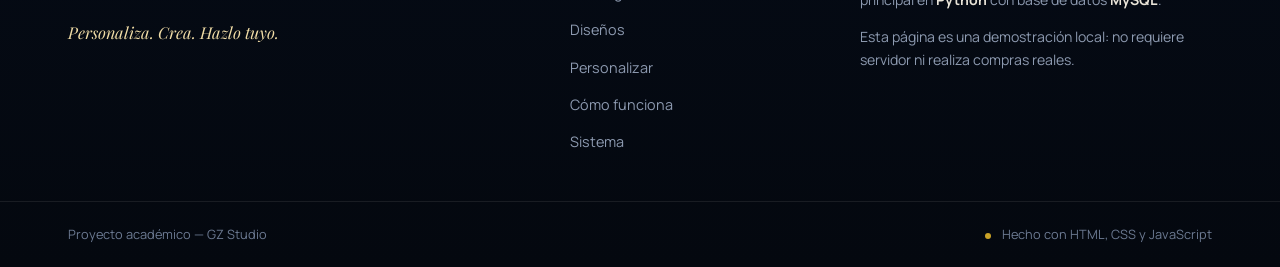
==== commit cea8daac: "Update index.html" ====
--- a/index.html
+++ b/index.html
@@ -98,15 +98,15 @@
           <span class="hero-ring hero-ring-2"></span>
 
           <figure class="float-card float-card-main">
-            <img src="assets/img/products/camisa.jpg" alt="" loading="eager" data-img>
+            <img src="assets/img/products/camisa_diseño.jpg" alt="" loading="eager" data-img>
             <figcaption>Camisa personalizada</figcaption>
           </figure>
           <figure class="float-card float-card-b">
-            <img src="assets/img/products/taza.jpeg" alt="" loading="lazy" data-img>
+            <img src="assets/img/products/taza_diseño.jpg" alt="" loading="lazy" data-img>
             <figcaption>Taza</figcaption>
           </figure>
           <figure class="float-card float-card-c">
-            <img src="assets/img/products/llavero.jpg" alt="" loading="lazy" data-img>
+            <img src="assets/img/products/llavero_diseño.jpg" alt="" loading="lazy" data-img>
             <figcaption>Llavero</figcaption>
           </figure>
 
@@ -279,4 +279,4 @@
 
   <script src="script.js"></script>
 </body>
-</html>+</html>
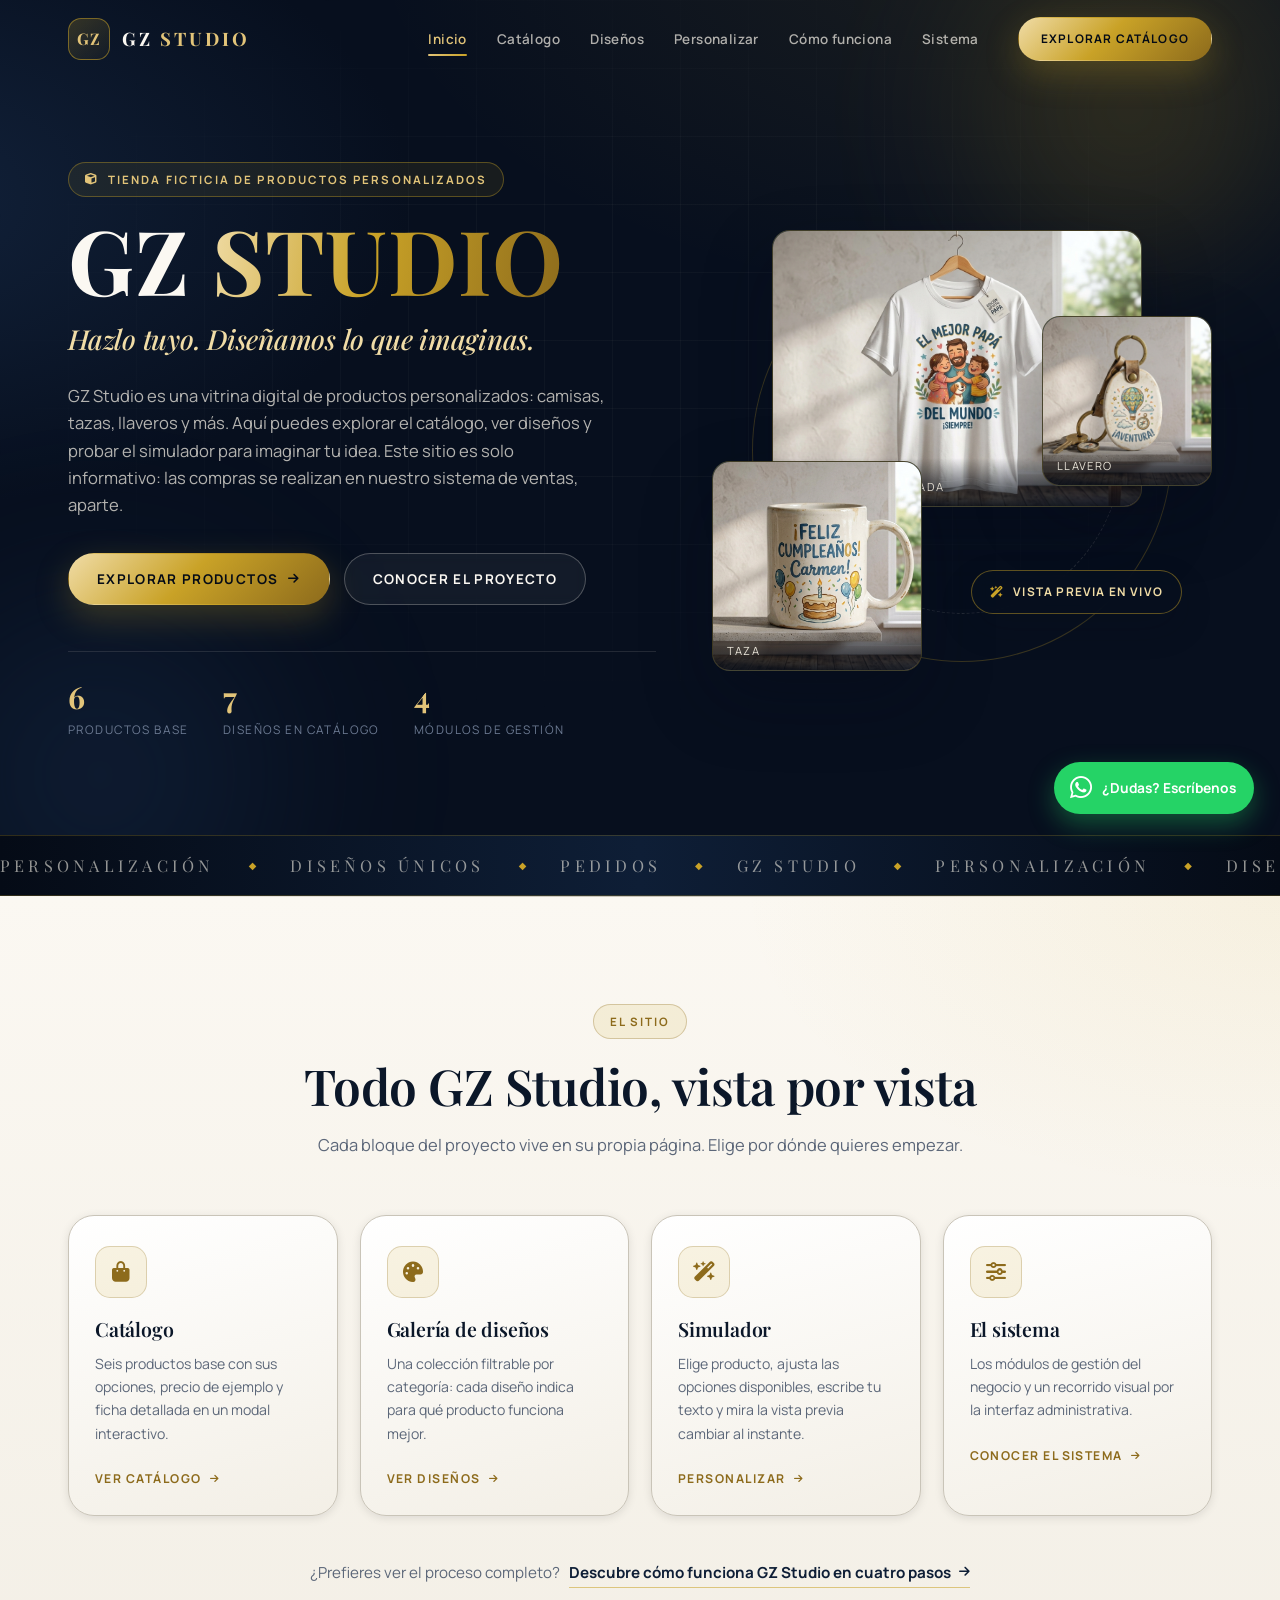
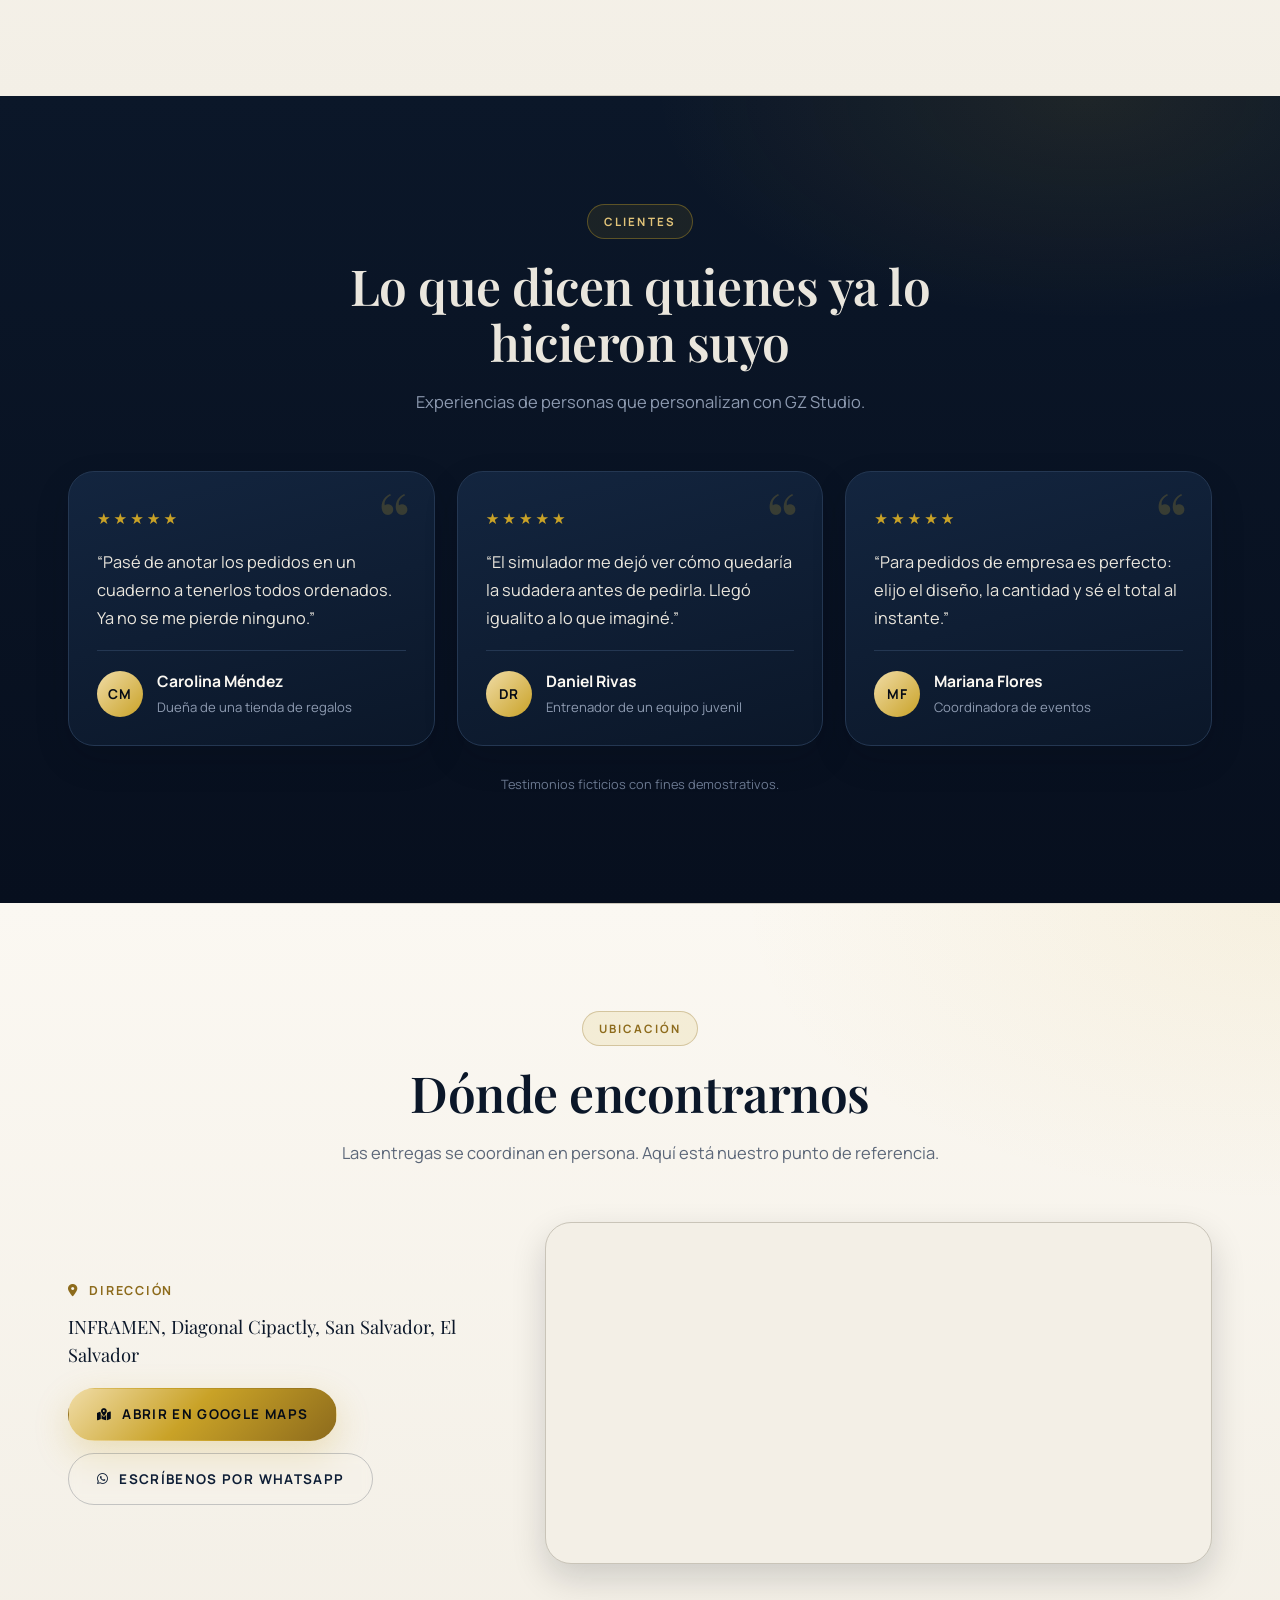
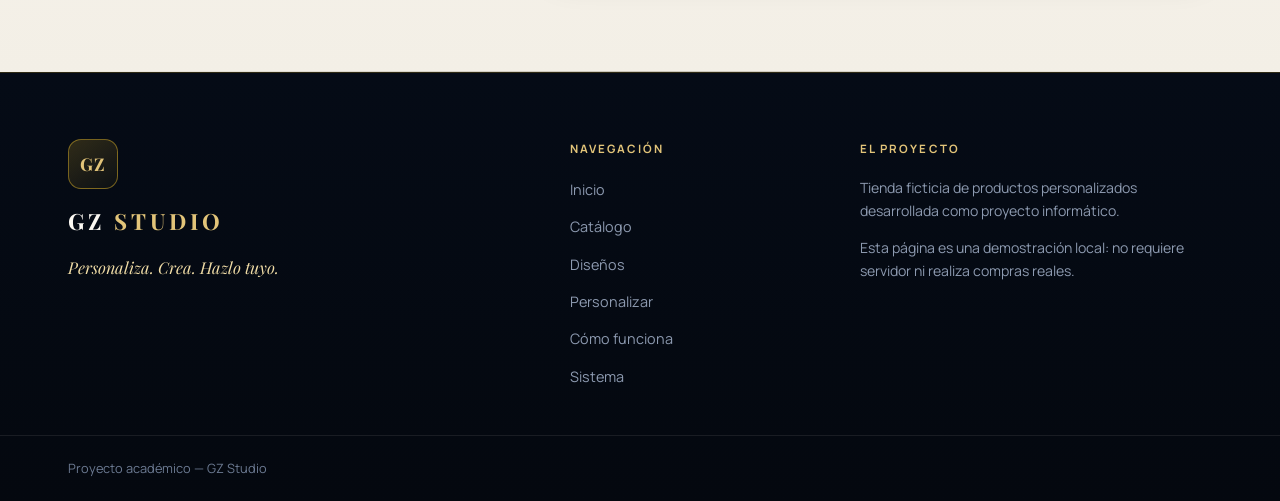
==== commit 3f46a2a6: "Add files via upload" ====
--- a/index.html
+++ b/index.html
@@ -75,9 +75,7 @@
           </h1>
 
           <p class="hero-text reveal">
-            Camisas, tazas, llaveros y más productos con diseños hechos a tu medida.
-            Elige, personaliza y pide: GZ Studio convierte una idea simple en un objeto único,
-            respaldado por un sistema de gestión desarrollado en <strong>Python</strong> y <strong>MySQL</strong>.
+            GZ Studio es una vitrina digital de productos personalizados: camisas, tazas, llaveros y más. Aquí puedes explorar el catálogo, ver diseños y probar el simulador para imaginar tu idea. Este sitio es solo informativo: las compras se realizan en nuestro sistema de ventas, aparte.
           </p>
 
           <div class="hero-actions reveal">
@@ -118,9 +116,9 @@
     <!-- Cinta decorativa -->
     <div class="ticker" aria-hidden="true">
       <div class="ticker-track">
-        <span>Personalización</span><i>◆</i><span>Python</span><i>◆</i><span>MySQL</span><i>◆</i>
+        <span>Personalización</span><i>◆</i>
         <span>Diseños únicos</span><i>◆</i><span>Pedidos</span><i>◆</i><span>GZ Studio</span><i>◆</i>
-        <span>Personalización</span><i>◆</i><span>Python</span><i>◆</i><span>MySQL</span><i>◆</i>
+        <span>Personalización</span><i>◆</i>
         <span>Diseños únicos</span><i>◆</i><span>Pedidos</span><i>◆</i><span>GZ Studio</span><i>◆</i>
       </div>
     </div>
@@ -215,19 +213,36 @@
     </section>
 
     <!-- ============================================================
-         3. LLAMADA A LA ACCIÓN
-         ============================================================ -->
-    <section class="section cta" aria-labelledby="ctaTitle">
-      <div class="container cta-inner reveal">
-        <h2 class="cta-title" id="ctaTitle">Convierte una idea en algo único.</h2>
-        <p class="cta-text">Explora el catálogo, prueba el simulador y descubre cómo GZ Studio lleva tu diseño a un producto real.</p>
-        <div class="cta-actions">
-          <a href="catalogo.html" class="btn btn-gold">Explorar catálogo <i class="fa-solid fa-arrow-right" aria-hidden="true"></i></a>
-          <a href="sistema.html" class="btn btn-outline">Conocer GZ Studio</a>
-        </div>
-      </div>
-    </section>
-  </main>
+         2b. UBICACIÓN (se muestra cuando hay dirección en script.js → CONTACTO)
+         ============================================================ -->
+    <section class="section section-light ubicacion" id="ubicacion" aria-labelledby="ubicTitle" hidden>
+      <div class="container">
+        <header class="section-head reveal">
+          <p class="eyebrow">Ubicación</p>
+          <h2 class="section-title" id="ubicTitle">Dónde encontrarnos</h2>
+          <p class="section-sub">Las entregas se coordinan en persona. Aquí está nuestro punto de referencia.</p>
+        </header>
+
+        <div class="ubic-grid reveal">
+          <div class="ubic-info">
+            <p class="ubic-label"><i class="fa-solid fa-location-dot" aria-hidden="true"></i> Dirección</p>
+            <p class="ubic-dir" id="direccionTexto"></p>
+            <div class="ubic-actions">
+              <a class="btn btn-gold" id="mapaEnlace" href="#" target="_blank" rel="noopener">
+                <i class="fa-solid fa-map-location-dot" aria-hidden="true"></i> Abrir en Google Maps
+              </a>
+              <a class="btn btn-ghost btn-dark" data-wa href="#" hidden>
+                <i class="fa-brands fa-whatsapp" aria-hidden="true"></i> Escríbenos por WhatsApp
+              </a>
+            </div>
+          </div>
+          <div class="ubic-mapa">
+            <iframe id="mapaFrame" title="Mapa de ubicación de GZ Studio" loading="lazy" allowfullscreen referrerpolicy="no-referrer-when-downgrade"></iframe>
+          </div>
+        </div>
+      </div>
+    </section>
+
 
   <!-- ============================================================
        FOOTER (idéntico en todas las páginas)
@@ -256,7 +271,7 @@
         <p class="footer-col-title">El proyecto</p>
         <p class="footer-desc">
           Tienda ficticia de productos personalizados desarrollada como proyecto informático.
-          Sistema principal en <strong>Python</strong> con base de datos <strong>MySQL</strong>.
+         
         </p>
         <p class="footer-desc">Esta página es una demostración local: no requiere servidor ni realiza compras reales.</p>
       </div>
@@ -265,7 +280,6 @@
     <div class="footer-bottom">
       <div class="container footer-bottom-inner">
         <p>Proyecto académico — GZ Studio</p>
-        <p><span class="dot" aria-hidden="true"></span> Hecho con HTML, CSS y JavaScript</p>
       </div>
     </div>
   </footer>
@@ -279,4 +293,4 @@
 
   <script src="script.js"></script>
 </body>
-</html>
+</html>
--- a/style.css
+++ b/style.css
@@ -2307,4 +2307,161 @@
 }
 @media (max-width: 980px) {
   .testi-grid { grid-template-columns: 1fr; max-width: 560px; margin-inline: auto; }
+}
+
+/* ---------- Simulador: botón "Agregar diseño" y selector ---------- */
+.design-pick { display: flex; align-items: center; flex-wrap: wrap; gap: 14px; }
+.design-picked {
+  display: flex; align-items: center; gap: 12px;
+  padding: 6px 14px 6px 6px;
+  border-radius: var(--r-md);
+  border: 1px solid var(--marble-line);
+  background: var(--ivory);
+}
+.design-picked[hidden] { display: none; }
+.design-picked img {
+  width: 54px; height: 54px;
+  object-fit: cover;
+  border-radius: var(--r-sm);
+  border: 1px solid var(--marble-line);
+  background: var(--ivory-2);
+}
+.design-picked-info { display: flex; flex-direction: column; gap: 2px; min-width: 0; }
+.design-picked-info strong { font-size: .86rem; color: var(--text-on-light); }
+.design-picked-remove {
+  align-self: flex-start;
+  padding: 0;
+  border: 0;
+  background: none;
+  font-size: .76rem;
+  font-weight: 600;
+  color: var(--muted-on-light);
+  text-decoration: underline;
+  cursor: pointer;
+}
+.design-picked-remove:hover { color: var(--gold-dark); }
+
+.pick-head { padding: 34px 34px 6px; }
+.pick-head .m-title { margin: 0 0 6px; }
+.pick-sub { margin: 0; font-size: .86rem; color: var(--slate); }
+.pick-grid {
+  display: grid;
+  grid-template-columns: repeat(3, minmax(0, 1fr));
+  gap: 16px;
+  padding: 22px 34px 34px;
+}
+.pick-card {
+  position: relative;
+  display: flex; flex-direction: column; gap: 4px;
+  padding: 8px 8px 12px;
+  text-align: left;
+  border-radius: var(--r-md);
+  border: 1px solid rgba(234, 230, 221, .14);
+  background: rgba(255, 255, 255, .03);
+  color: var(--text-on-dark);
+  cursor: pointer;
+  transition: transform var(--t-fast), border-color var(--t-fast), background var(--t-fast);
+}
+.pick-card:hover { transform: translateY(-3px); border-color: rgba(201, 162, 39, .6); }
+.pick-card.is-active { border-color: var(--gold); background: rgba(201, 162, 39, .1); }
+.pick-thumb {
+  display: block;
+  aspect-ratio: 4 / 3;
+  overflow: hidden;
+  border-radius: var(--r-sm);
+  background: var(--ivory-2);
+}
+.pick-thumb img { width: 100%; height: 100%; object-fit: cover; display: block; }
+.pick-name { margin-top: 6px; padding: 0 4px; font-size: .86rem; font-weight: 700; }
+.pick-cat { padding: 0 4px; font-size: .72rem; letter-spacing: .08em; text-transform: uppercase; color: var(--slate); }
+.pick-check {
+  position: absolute; top: 14px; right: 14px;
+  width: 26px; height: 26px;
+  display: grid; place-items: center;
+  border-radius: 50%;
+  background: var(--gold); color: var(--navy-950);
+  font-size: .85rem; font-weight: 800;
+}
+@media (max-width: 640px) {
+  .pick-head { padding: 28px 20px 4px; }
+  .pick-grid { grid-template-columns: repeat(2, minmax(0, 1fr)); gap: 12px; padding: 18px 20px 24px; }
+}
+
+
+/* ---------- Contacto: WhatsApp flotante y ubicación ---------- */
+.wa-float {
+  position: fixed;
+  right: 26px; bottom: 86px;
+  z-index: 119;
+  display: inline-flex; align-items: center; gap: 10px;
+  height: 52px;
+  padding: 0 18px 0 16px;
+  border-radius: var(--r-pill);
+  background: #25d366;
+  color: #fff;
+  font-size: .86rem; font-weight: 700;
+  box-shadow: 0 10px 26px rgba(37, 211, 102, .35);
+  animation: fadeIn .3s var(--ease);
+  transition: transform var(--t-fast), box-shadow var(--t-fast);
+}
+.wa-float i { font-size: 1.6rem; line-height: 1; }
+.wa-float:hover { transform: translateY(-3px); box-shadow: 0 14px 30px rgba(37, 211, 102, .45); }
+
+.ubicacion[hidden] { display: none; }
+.ubic-grid {
+  display: grid;
+  grid-template-columns: .8fr 1.2fr;
+  gap: 32px;
+  align-items: stretch;
+}
+.ubic-info { display: flex; flex-direction: column; justify-content: center; gap: 12px; }
+.ubic-label {
+  margin: 0;
+  font-size: .78rem; font-weight: 700;
+  letter-spacing: .14em; text-transform: uppercase;
+  color: var(--gold-dark);
+}
+.ubic-label i { margin-right: 6px; }
+.ubic-dir { margin: 0 0 8px; font-size: 1.15rem; line-height: 1.5; color: var(--navy-800); font-family: var(--font-display); }
+.ubic-actions { display: flex; flex-wrap: wrap; gap: 12px; }
+.ubic-actions [hidden] { display: none; }
+.ubic-mapa {
+  min-height: 340px;
+  overflow: hidden;
+  border-radius: var(--r-lg);
+  border: 1px solid var(--marble-line);
+  box-shadow: var(--shadow-md);
+  background: var(--ivory-2);
+}
+.ubic-mapa iframe { display: block; width: 100%; height: 100%; min-height: 340px; border: 0; }
+@media (max-width: 860px) {
+  .ubic-grid { grid-template-columns: 1fr; }
+}
+@media (max-width: 560px) {
+  .wa-float { right: 18px; bottom: 80px; width: 52px; padding: 0; justify-content: center; }
+  .wa-float-txt { display: none; }
+}
+
+
+/* ---------- Selector de diseños: "Agrega el tuyo" ---------- */
+.pick-upload { padding: 18px 34px 0; }
+.pick-upload-btn {
+  display: flex; align-items: center; gap: 16px;
+  width: 100%;
+  padding: 16px 20px;
+  text-align: left;
+  border-radius: var(--r-md);
+  border: 1.5px dashed rgba(201, 162, 39, .6);
+  background: rgba(201, 162, 39, .07);
+  color: var(--text-on-dark);
+  cursor: pointer;
+  transition: background var(--t-fast), border-color var(--t-fast), transform var(--t-fast);
+}
+.pick-upload-btn:hover { background: rgba(201, 162, 39, .14); border-color: var(--gold); transform: translateY(-2px); }
+.pick-upload-btn i { font-size: 1.9rem; color: var(--gold-light); flex: none; }
+.pick-upload-btn span { display: flex; flex-direction: column; gap: 3px; min-width: 0; }
+.pick-upload-btn strong { font-size: .98rem; }
+.pick-upload-btn em { font-style: normal; font-size: .78rem; line-height: 1.45; color: var(--slate); }
+@media (max-width: 640px) {
+  .pick-upload { padding: 14px 20px 0; }
 }
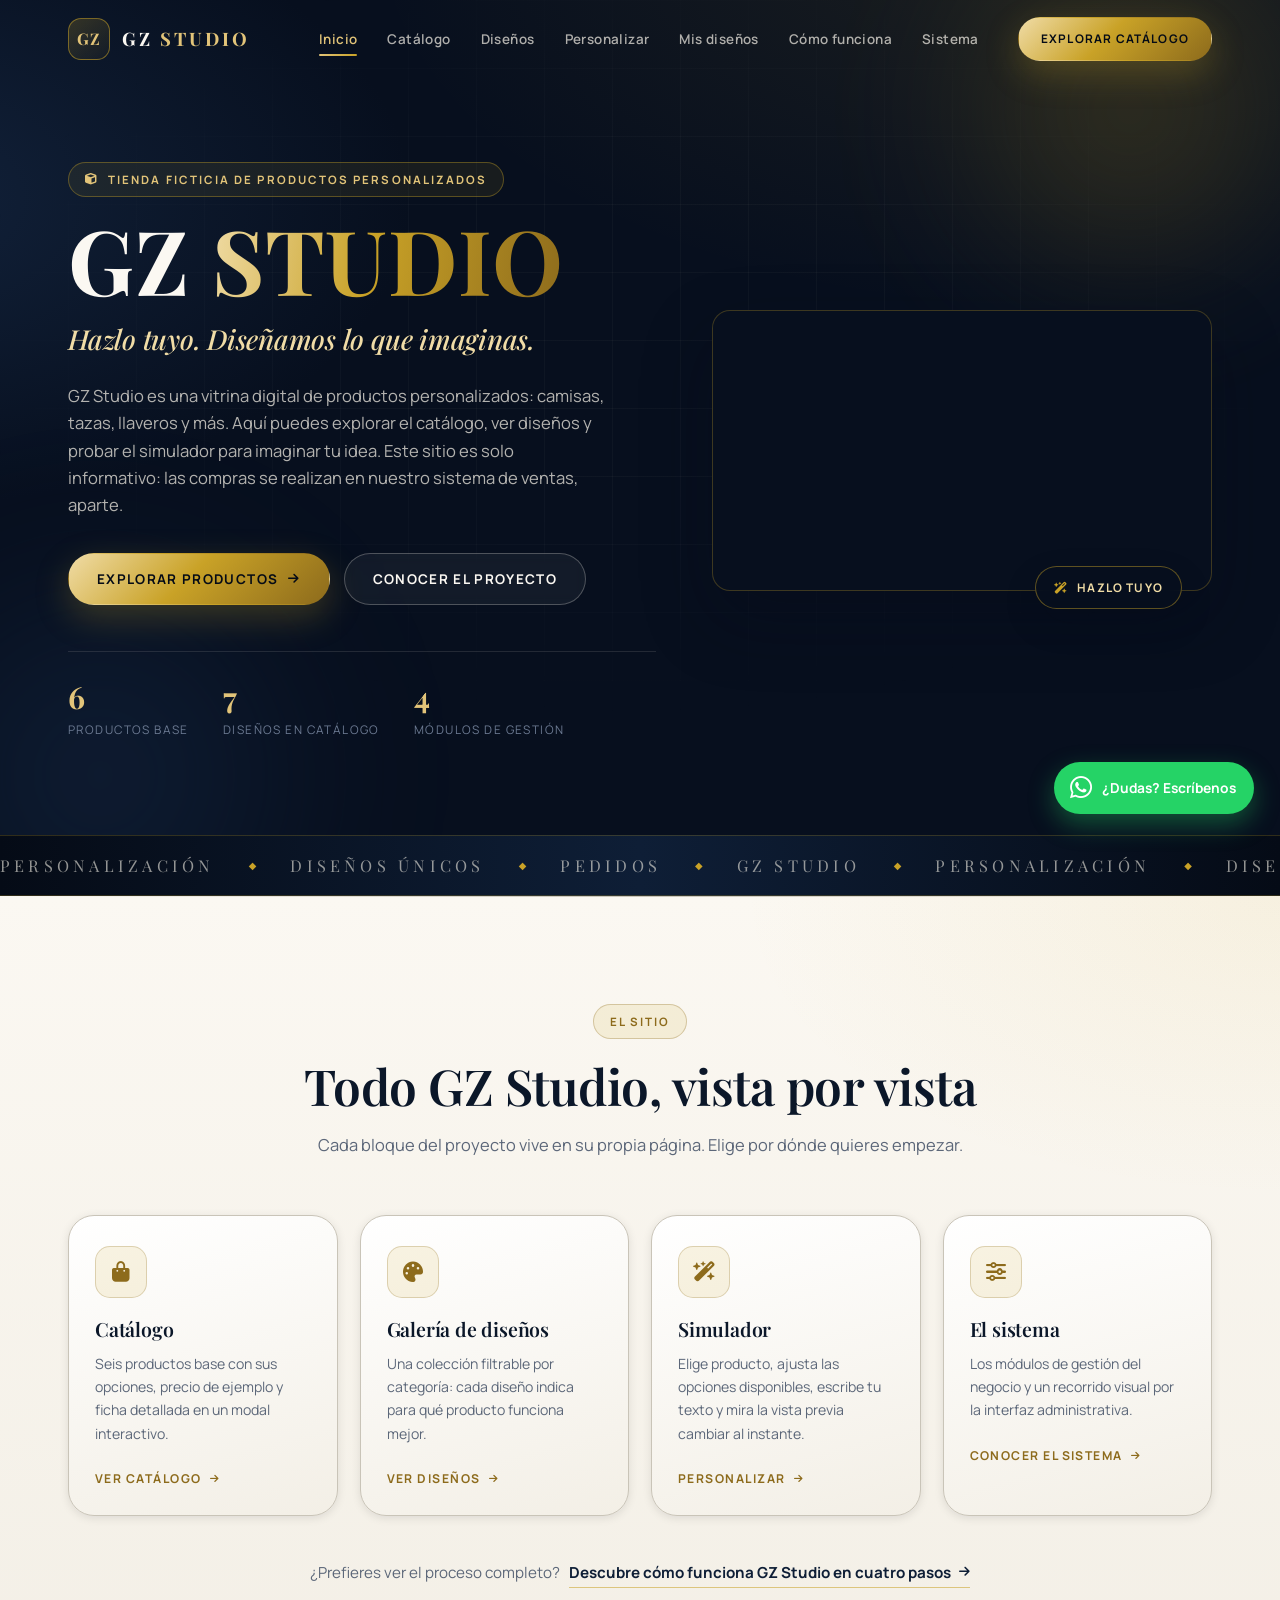
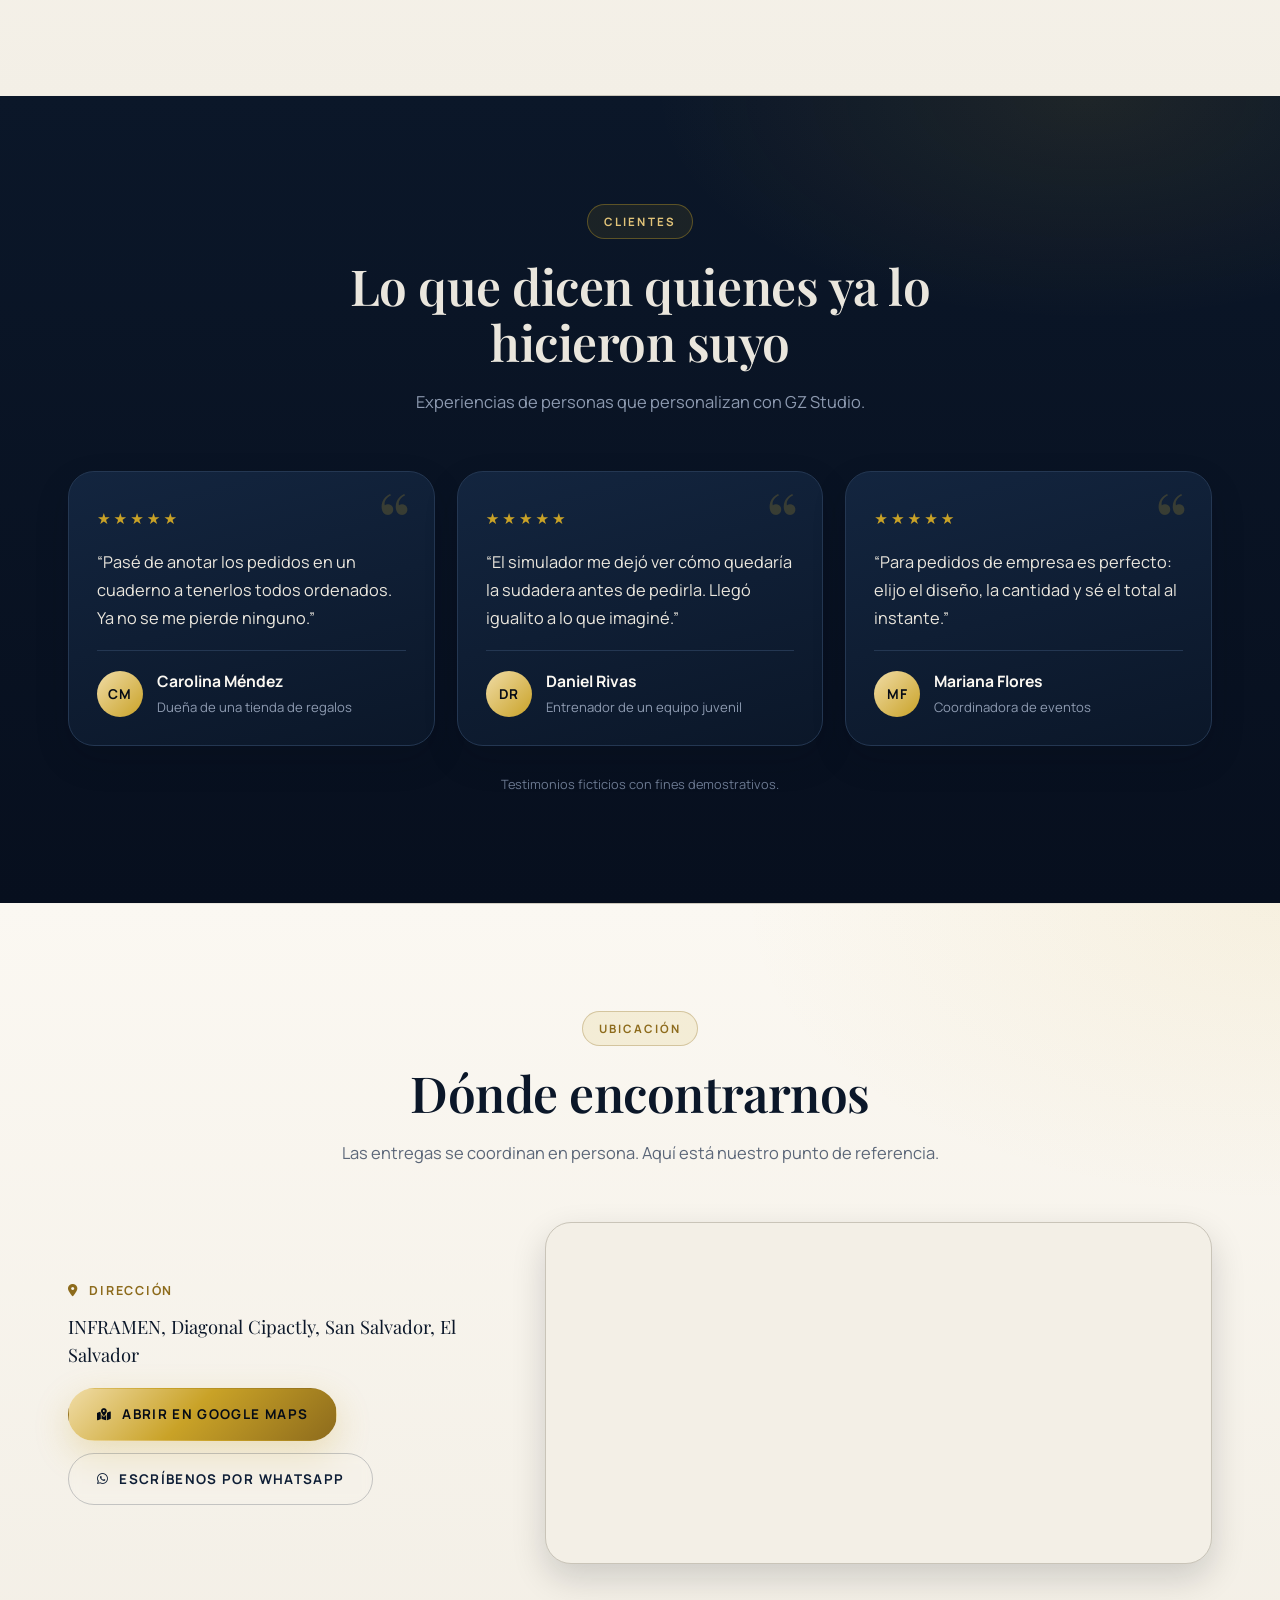
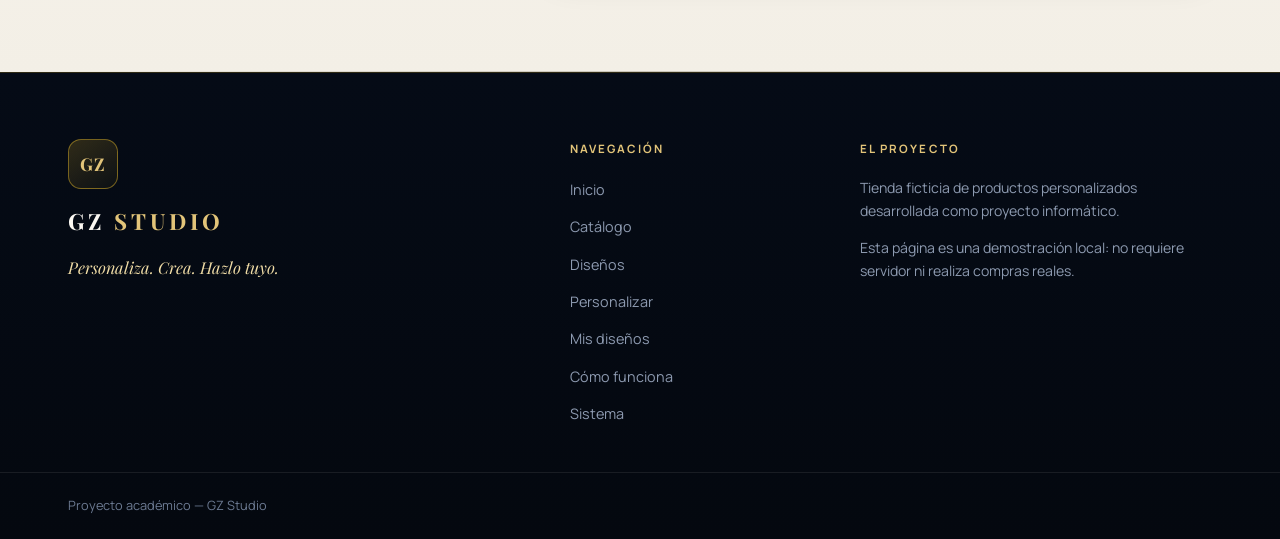
==== commit a016e348: "Add files via upload" ====
--- a/index.html
+++ b/index.html
@@ -40,6 +40,7 @@
           <li><a class="nav-link" href="catalogo.html">Catálogo</a></li>
           <li><a class="nav-link" href="disenos.html">Diseños</a></li>
           <li><a class="nav-link" href="personalizar.html">Personalizar</a></li>
+          <li><a class="nav-link" href="mis-disenos.html">Mis diseños<span class="nav-count" data-mis-count hidden></span></a></li>
           <li><a class="nav-link" href="como-funciona.html">Cómo funciona</a></li>
           <li><a class="nav-link" href="sistema.html">Sistema</a></li>
         </ul>
@@ -90,25 +91,20 @@
           </ul>
         </div>
 
-        <!-- IMÁGENES DEL HERO: reemplaza los .svg de assets/img/products/ por tus propias fotos. -->
-        <div class="hero-visual reveal" aria-hidden="true">
-          <span class="hero-ring hero-ring-1"></span>
-          <span class="hero-ring hero-ring-2"></span>
-
-          <figure class="float-card float-card-main">
-            <img src="assets/img/products/camisa_diseño.jpg" alt="" loading="eager" data-img>
-            <figcaption>Camisa personalizada</figcaption>
-          </figure>
-          <figure class="float-card float-card-b">
-            <img src="assets/img/products/taza_diseño.jpg" alt="" loading="lazy" data-img>
-            <figcaption>Taza</figcaption>
-          </figure>
-          <figure class="float-card float-card-c">
-            <img src="assets/img/products/llavero_diseño.jpg" alt="" loading="lazy" data-img>
-            <figcaption>Llavero</figcaption>
-          </figure>
-
-          <div class="hero-chip"><i class="fa-solid fa-wand-magic-sparkles" aria-hidden="true"></i> Vista previa en vivo</div>
+        <!-- VIDEO DEL HERO: archivo en assets/video/GZ_Studio.mp4 -->
+        <div class="hero-visual hero-visual-video reveal">
+          <span class="hero-ring hero-ring-1" aria-hidden="true"></span>
+          <span class="hero-ring hero-ring-2" aria-hidden="true"></span>
+
+          <figure class="hero-video">
+            <video autoplay muted loop playsinline preload="auto"
+                   aria-label="Video de presentación de GZ Studio: camisas personalizadas">
+              <source src="assets/video/GZ_Studio.mp4" type="video/mp4">
+              Tu navegador no puede reproducir este video.
+            </video>
+          </figure>
+
+          <div class="hero-chip"><i class="fa-solid fa-wand-magic-sparkles" aria-hidden="true"></i> Hazlo tuyo</div>
         </div>
       </div>
     </section>
@@ -262,6 +258,7 @@
           <li><a href="catalogo.html">Catálogo</a></li>
           <li><a href="disenos.html">Diseños</a></li>
           <li><a href="personalizar.html">Personalizar</a></li>
+          <li><a href="mis-disenos.html">Mis diseños</a></li>
           <li><a href="como-funciona.html">Cómo funciona</a></li>
           <li><a href="sistema.html">Sistema</a></li>
         </ul>
--- a/style.css
+++ b/style.css
@@ -704,6 +704,33 @@
   animation: floatY 9.5s ease-in-out infinite 1.2s;
 }
 
+/* Video del hero (reemplaza al collage de tarjetas) */
+.hero-visual-video {
+  display: flex;
+  align-items: center;
+  justify-content: center;
+  height: auto;
+}
+.hero-video {
+  position: relative;
+  z-index: 1;
+  width: 100%;
+  margin: 0;
+  aspect-ratio: 16 / 9;
+  overflow: hidden;
+  border-radius: var(--r-md);
+  border: 1px solid rgba(201, 162, 39, .28);
+  background: var(--navy-900, #070f1e);
+  box-shadow: var(--shadow-lg);
+}
+.hero-video video {
+  width: 100%;
+  height: 100%;
+  display: block;
+  object-fit: cover;
+}
+.hero-visual-video .hero-chip { bottom: -18px; right: 6%; z-index: 2; }
+
 .hero-chip {
   position: absolute;
   bottom: 16%; right: 6%;
@@ -783,6 +810,7 @@
   position: relative;
   display: block;
   width: 100%;
+  height: 20rem;
   padding: 0;
   aspect-ratio: 4 / 3;
   overflow: hidden;
@@ -1849,11 +1877,12 @@
   gap: 0;
 }
 .m-media {
+  margin-top: 10rem;
   position: relative;
   background: linear-gradient(155deg, var(--navy-600), var(--navy-950));
 }
 .m-media img {
-  width: 100%; height: 100%;
+  width: 100%; height: 70%;
   min-height: 260px;
   object-fit: cover;
 }
@@ -2158,6 +2187,7 @@
   .hero-text { margin-inline: auto; }
   .hero-actions, .hero-stats { justify-content: center; }
   .hero-visual { height: 400px; max-width: 560px; margin-inline: auto; width: 100%; }
+  .hero-visual-video { height: auto; }
 
   .sim { grid-template-columns: 1fr; }
   .sim-preview { position: static; }
@@ -2197,6 +2227,7 @@
 
   .sim-controls, .sim-preview { padding: 22px 18px; }
   .hero-visual { height: 330px; }
+  .hero-visual-video { height: auto; }
   .hero-stats { gap: 22px; justify-content: space-between; }
   .hero-stats strong { font-size: 1.5rem; }
 
@@ -2464,4 +2495,348 @@
 .pick-upload-btn em { font-style: normal; font-size: .78rem; line-height: 1.45; color: var(--slate); }
 @media (max-width: 640px) {
   .pick-upload { padding: 14px 20px 0; }
+}
+
+/* ==========================================================================
+   AJUSTE RESPONSIVE DEL SIMULADOR — SOLO CSS
+   ========================================================================== */
+
+.sim,
+.sim-controls,
+.sim-preview,
+.preview-stage,
+.preview-canvas {
+  min-width: 0;
+}
+
+@media (max-width: 980px) {
+  .sim {
+    grid-template-columns: minmax(0, 1fr);
+    gap: 22px;
+  }
+
+  .sim-controls,
+  .sim-preview {
+    width: 100%;
+  }
+
+  .sim-preview {
+    position: static;
+  }
+
+  .preview-canvas {
+    width: 100%;
+    min-height: clamp(250px, 68vw, 360px);
+  }
+
+  .preview-canvas canvas,
+  .preview-canvas svg {
+    display: block;
+    max-width: 100%;
+    height: auto;
+  }
+}
+
+@media (max-width: 620px) {
+  #simulador .container {
+    padding-inline: 14px;
+  }
+
+  .sim {
+    width: 100%;
+    gap: 18px;
+  }
+
+  .sim-controls,
+  .sim-preview {
+    padding: 18px 14px;
+    border-radius: 18px;
+  }
+
+  .sim-label {
+    gap: 9px;
+    font-size: .72rem;
+    letter-spacing: .08em;
+  }
+
+  .sim-step {
+    width: 28px;
+    height: 28px;
+  }
+
+  .sim-products {
+    grid-template-columns: repeat(2, minmax(0, 1fr));
+    gap: 9px;
+  }
+
+  .sim-product {
+    min-width: 0;
+    padding: 12px 6px;
+    font-size: .76rem;
+  }
+
+  .sim-product svg {
+    width: 30px;
+    height: 30px;
+  }
+
+  .opt-choices {
+    gap: 8px;
+  }
+
+  .opt {
+    max-width: 100%;
+    padding: 9px 12px;
+    font-size: .76rem;
+  }
+
+  .opt-colors {
+    gap: 10px;
+  }
+
+  .opt-color {
+    width: 38px;
+    height: 38px;
+  }
+
+  .design-pick {
+    align-items: stretch;
+    flex-direction: column;
+  }
+
+  .design-pick > .btn {
+    width: 100%;
+    white-space: normal;
+  }
+
+  .design-picked {
+    max-width: 100%;
+    min-width: 0;
+  }
+
+  .design-picked-info {
+    overflow-wrap: anywhere;
+  }
+
+  .sim-actions {
+    flex-direction: column;
+    gap: 10px;
+  }
+
+  .sim-actions .btn,
+  .sim-actions-alt .btn {
+    width: 100%;
+    white-space: normal;
+    text-align: center;
+  }
+
+  .preview-stage {
+    padding: 36px 8px 12px;
+  }
+
+  .preview-canvas {
+    min-height: 250px;
+    height: min(72vw, 330px);
+  }
+
+  .preview-canvas canvas {
+    display: block;
+    width: 100% !important;
+    max-width: 100%;
+    height: 100% !important;
+  }
+
+  .summary > div {
+    align-items: flex-start;
+    gap: 10px;
+    padding: 12px;
+  }
+
+  .summary dt {
+    font-size: .64rem;
+    letter-spacing: .07em;
+  }
+
+  .summary dd {
+    min-width: 0;
+    font-size: .82rem;
+    overflow-wrap: anywhere;
+  }
+
+  .summary-total dd {
+    font-size: 1.25rem;
+  }
+}
+
+@media (max-width: 360px) {
+  #simulador .container {
+    padding-inline: 10px;
+  }
+
+  .sim-controls,
+  .sim-preview {
+    padding: 15px 11px;
+  }
+
+  .sim-products {
+    gap: 7px;
+  }
+
+  .sim-product {
+    font-size: .7rem;
+  }
+
+  .summary > div {
+    flex-direction: column;
+    gap: 3px;
+  }
+
+  .summary dd {
+    text-align: left;
+  }
+}
+
+/* ==========================================================================
+   MIS DISEÑOS (mis-disenos.html) + contador del menú
+   ========================================================================== */
+.nav-count {
+  display: inline-grid;
+  place-items: center;
+  min-width: 18px;
+  height: 18px;
+  margin-left: 6px;
+  padding: 0 5px;
+  border-radius: 999px;
+  background: linear-gradient(135deg, var(--gold-soft), var(--gold));
+  color: var(--navy-950);
+  font-size: .68rem;
+  font-weight: 800;
+  line-height: 1;
+  vertical-align: 1px;
+}
+.nav-count[hidden] { display: none; }
+
+.mine-bar {
+  display: flex;
+  flex-wrap: wrap;
+  align-items: center;
+  justify-content: space-between;
+  gap: 14px;
+  margin-bottom: 26px;
+}
+.mine-bar[hidden] { display: none; }
+.mine-count {
+  font-family: 'Playfair Display', Georgia, serif;
+  font-size: 1.3rem;
+  font-weight: 600;
+  color: var(--navy-800);
+}
+.mine-bar-actions { display: flex; flex-wrap: wrap; gap: 10px; }
+
+.grid-mine {
+  display: grid;
+  grid-template-columns: repeat(auto-fill, minmax(260px, 1fr));
+  gap: 22px;
+}
+.mine-card {
+  display: flex;
+  flex-direction: column;
+  overflow: hidden;
+  border-radius: var(--r-md);
+  border: 1px solid rgba(201, 162, 39, .3);
+  background: #fff;
+  box-shadow: var(--shadow-md);
+  animation: cardIn .5s var(--ease) both;
+  transition: transform var(--t), box-shadow var(--t), border-color var(--t);
+}
+.mine-card:hover {
+  transform: translateY(-4px);
+  border-color: var(--gold);
+  box-shadow: 0 22px 50px rgba(201, 162, 39, .2);
+}
+.mine-preview {
+  position: relative;
+  display: grid;
+  place-items: center;
+  padding: 18px;
+  aspect-ratio: 1 / 0.82;
+  background: linear-gradient(160deg, var(--ivory) 0%, var(--ivory-3) 100%);
+}
+.mine-preview > svg { width: 100%; height: 100%; max-width: 230px; }
+.mine-design {
+  position: absolute;
+  right: 12px; bottom: 12px;
+  width: 54px; height: 54px;
+  overflow: hidden;
+  border-radius: 12px;
+  border: 2px solid #fff;
+  background: #fff;
+  box-shadow: 0 6px 16px rgba(5, 11, 22, .25);
+}
+.mine-design img { width: 100%; height: 100%; object-fit: cover; display: block; }
+.mine-body { display: flex; flex-direction: column; gap: 6px; padding: 16px 18px 18px; flex: 1; }
+.mine-kind {
+  font-size: .7rem;
+  font-weight: 700;
+  letter-spacing: .16em;
+  text-transform: uppercase;
+  color: var(--gold-dark);
+}
+.mine-name {
+  font-family: 'Playfair Display', Georgia, serif;
+  font-size: 1.15rem;
+  color: var(--navy-800);
+  overflow-wrap: anywhere;
+}
+.mine-opts { font-size: .82rem; color: var(--muted-on-light); }
+.mine-meta {
+  display: flex;
+  justify-content: space-between;
+  gap: 10px;
+  font-size: .8rem;
+  color: var(--muted-on-light);
+}
+.mine-meta span:first-child { font-weight: 700; color: var(--navy-800); }
+.mine-actions { display: flex; gap: 8px; margin-top: auto; padding-top: 12px; }
+.mine-actions .btn-gold { flex: 1; justify-content: center; padding-inline: 14px; }
+.mine-del { padding-inline: 14px; }
+
+.mine-empty { color: var(--muted-on-light); }
+.mine-empty[hidden] { display: none; }
+.mine-empty > i { font-size: 2.4rem; color: var(--gold); margin-bottom: 12px; }
+.mine-empty h3 {
+  margin-bottom: 8px;
+  font-family: 'Playfair Display', Georgia, serif;
+  color: var(--navy-800);
+}
+.mine-empty p { margin-bottom: 18px; }
+.mine-note { margin-top: 26px; text-align: center; color: var(--muted-on-light); }
+
+@media (max-width: 1180px) {
+  .nav-list { gap: 0; }
+}
+@media (max-width: 980px) {
+  .nav-count { margin-left: 10px; }
+}
+@media (max-width: 560px) {
+  .grid-mine { grid-template-columns: 1fr; }
+}
+
+.sim-actions-alt .btn + .btn { margin-top: 10px; }
+
+.mine-actions .btn { padding: 12px 14px; font-size: .7rem; letter-spacing: .08em; }
+.mine-actions .btn-gold { min-width: 0; white-space: normal; text-align: center; line-height: 1.25; }
+.mine-actions .mine-del { flex: 0 0 auto; width: 46px; padding: 12px 0; justify-content: center; }
+
+/* Con 7 enlaces, el menú no debe partirse en dos líneas */
+.nav-link { white-space: nowrap; }
+@media (min-width: 981px) and (max-width: 1180px) {
+  .nav-cta { display: none; }
+}
+
+.mine-preview > img.mine-3d { width: 100%; height: 100%; object-fit: contain; display: block; }
+
+/* La base decorativa del laptop (118 % de ancho) provocaba scroll horizontal en celular/tablet */
+@media (max-width: 1100px) {
+  #sistema { overflow-x: clip; }
 }
